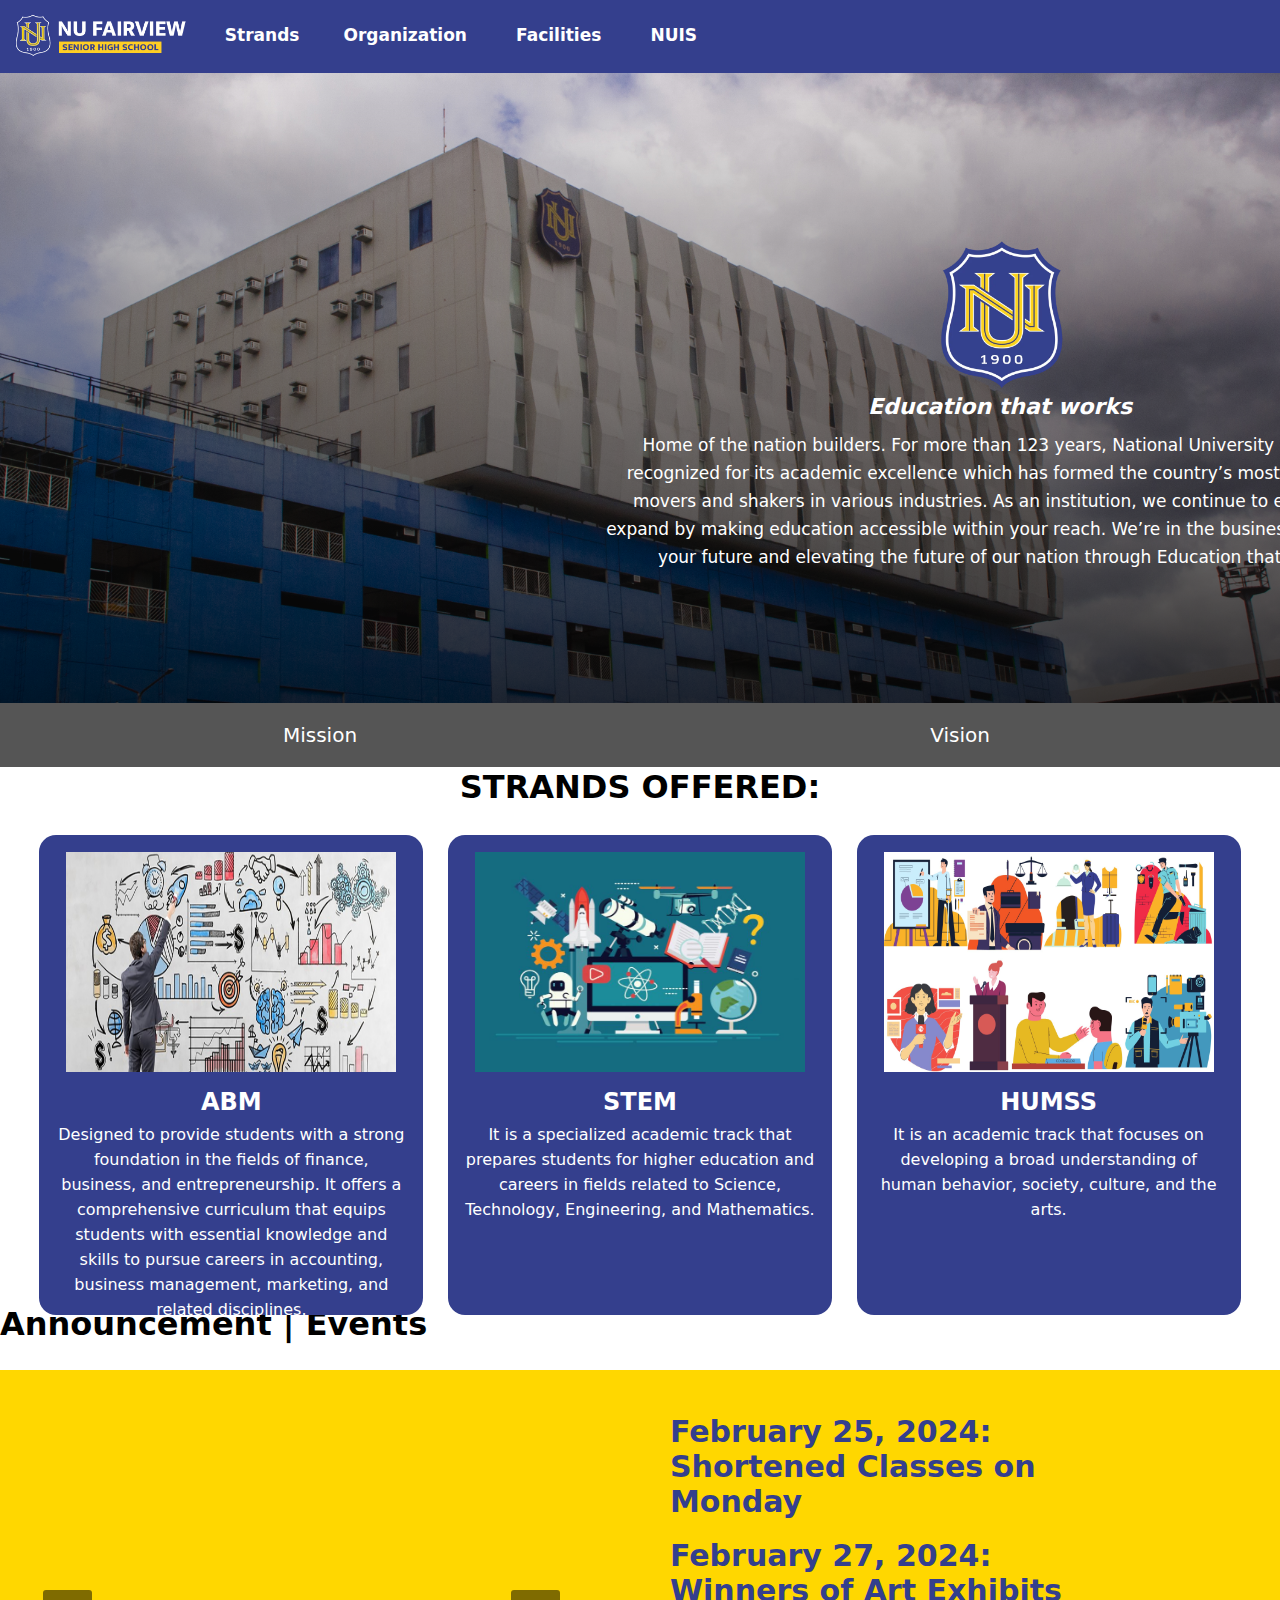
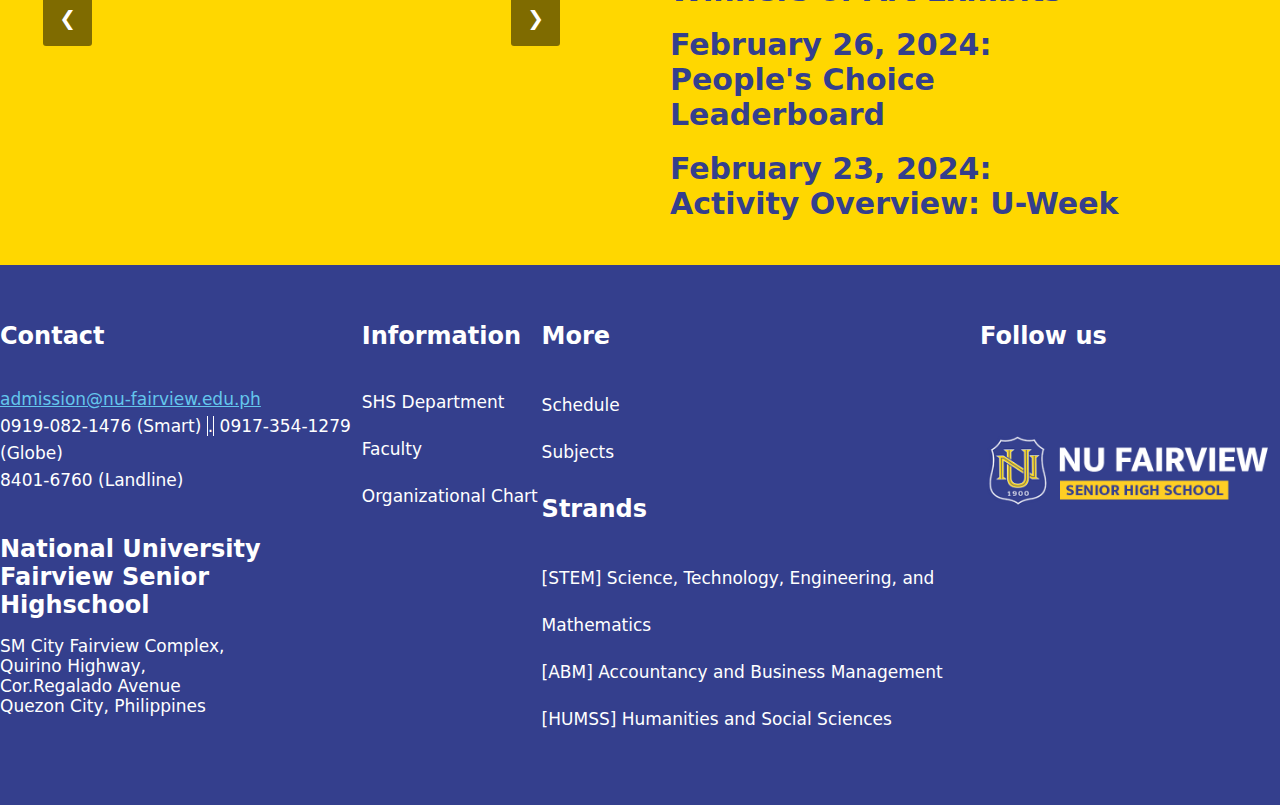
==== index.html @ 026b68ab "Update index.html" ====
<!DOCTYPE html>
<html lang="en">
<head>
    <meta charset="UTF-8">
    <meta name="viewport" content="width=device-width, initial-scale=1.0">
    <title>NU Fairview SHS</title>
    <link rel="stylesheet" href="style.css">
    <link rel="icon" href="web_pic/Nu logo.webp">  
    <link rel="preconnect" href="https://fonts.googleapis.com">
    <link rel="preconnect" href="https://fonts.gstatic.com" crossorigin>
    <link href="https://fonts.googleapis.com/css2?family=Rubik:ital,wght@0,300..900;1,300..900&display=swap" rel="stylesheet">
    <link href="https://unpkg.com/boxicons@2.1.4/css/boxicons.min.css' rel='stylesheet">
    <link rel="stylesheet" href="https://cdnjs.cloudflare.com/ajax/libs/font-awesome/6.5.1/css/all.min.css" integrity="sha512-DTOQO9RWCH3ppGqcWaEA1BIZOC6xxalwEsw9c2QQeAIftl+Vegovlnee1c9QX4TctnWMn13TZye+giMm8e2LwA==" crossorigin="anonymous" referrerpolicy="no-referrer">
    <script src="script.js"></script>
</head>
<body>
<div id="fb-root"></div>
<script async defer crossorigin="anonymous" src="https://connect.facebook.net/en_US/sdk.js#xfbml=1&version=v19.0" nonce="iSjd3Kb1"></script>
    <div class="navbar">
        <a class="icon" href="index.html"> <image class="NU_ICON" src="web_pic/NU_LOGO(3).png"> </image> </a>
            <div class="strand_drpdwn"> 
                <button class="strand_drpdwn_button"> Strands </button>
                <div class="strand_drpdwn_content">
                    <a href="stem.html"> STEM </a>
                    <a href="abm.html"> ABM </a>
                    <a href="humss.html"> HUMSS </a>
                </div>
            </div>
		<button class="navbutton"> <a href="##">Organization </a></button>
		<button class="navbutton"> <a href="facilities.html"> Facilities </a></button>
		<button class="navbutton"> <a href="https://onlineapp.nu-fairview.edu.ph/projectnuis/login.php?reason=timeout"> NUIS </a></button>
    </div>
    <section class="Img_description">
        <div class="NU_front">

            <img class="NU_front_img" src="Facilities/NU_front.jpg">
            <p class="fade"></p>
            <div class="Nu_descri">
                <img src="web_pic/Nu logo.webp">
                <p class="short_p"><i>Education that works</i></p>
                <p class="long_p">
                    Home of the nation builders.
                    For more than 123 years, National University has been recognized for its academic excellence which has 
                    formed the country’s most successful movers and shakers in various industries.
                    As an institution, we continue to evolve and expand by making education accessible within your reach.
                    We’re in the business of securing your future and elevating the future of our nation through Education that works.
                </p>
            </div>   
        </div>
    </section>

<div id="Mission" class="tabcontent">
  <h1 class="missioncontentheader">Mission</h1>
	<br>
  <p class="missioncontent">Guided by the core values and characterized by our cultural heritage of Dynamic Filipinism, National University is committed to providing relevant, innovative, and accessible quality education and other development programs.
<br>

We are committed to our:
<br>
<strong>STUDENTS</strong>, by molding them into ethical, spiritual and responsible citizens.
<br>
<strong>FACULTY and EMPLOYEES</strong>, by enhancing their competencies, cultivating their commitment and providing a just and fulfilling work environment.
<br>
<strong>ALUMNI</strong>, by instilling in them a sense of pride, commitment, and loyalty to their alma mater.
<br>
<strong>INDUSTRY PARTNERS and EMPLOYERS</strong>, by providing them Nationalians who will contribute to their growth and development.
<br>
<strong>COMMUNITY</strong>, by contributing to the improvement of life’s conditions

</p>
</div>

<div id="Vision" class="tabcontent">
	  <h1 class="visioncontentheader">Vision</h1>
  <p class="visioncontent">We are National University, a dynamic private institution committed <br>
	  to nation building, recognized internationally in teaching and research. 
	  <br><br><br><br><br><br><br>
	</p> 
	 
</div>
<div class="tabs">
	<button class="tablink" onclick="openMnV('Mission', this, 'gray')" id="defaultOpen">Mission</button>
	<button class="tablink" onclick="openMnV('Vision', this, 'gray')">Vision</button>
</div>
	<br><br><br><br><br><br><br>

    <main class="strand_container">
        <div class="pick_strand">
            <h1>
                STRANDS OFFERED:
            </h1>
        </div>

        <!-- abm -->
        <div class="theStrands">
            <a href="abm.html">
            <img src="strand_pic/ABM.jpg">
            <div class="strand_description">
                <h2>
                    ABM
                </h2>
                <p>
                  Designed to provide students with a strong foundation in the fields of finance, business, and entrepreneurship. It offers a comprehensive curriculum that equips students with essential knowledge and skills to pursue careers in accounting, business management, marketing, and related disciplines.
				</p>
            </div>
            </a>
        </div>
        <!-- stem -->
        <div class="theStrands">
            <a href="stem.html">
            <img src="strand_pic/STEM.jpeg">
            <div class="strand_description">
                <h2>
                    STEM
                </h2>
                <p>
                  It is a specialized academic track that prepares students for higher education and careers in fields related to Science, Technology, Engineering, and Mathematics.
              </p>
            </div>
            </a>
        </div>
        <!-- humms -->
        <div class="theStrands">
            <a href="humms.html">
            <img src="strand_pic/HUMSS.jpg">
            <div class="strand_description">
                <h2>
                    HUMSS
                </h2>
                <p>
                  It is an academic track that focuses on developing a broad understanding of human behavior, society, culture, and the arts.
              </p>
            </div>
            </a>
        </div>
    </main>
    <br>
	<h1>Announcement | Events </h1>
    <section class="news_container">
 
        <div class="slideshow-container">
            <div class="slide">
               <iframe src="https://www.facebook.com/plugins/post.php?href=https%3A%2F%2Fwww.facebook.com%2Fnufvsg%2Fposts%2Fpfbid02F3N8sv95HcfV4muRUSv8HB2QDb7YQB9cR2JXiuPqSzTrrndzVwz4b5KYCrhZJr6Bl&width=1200&show_text=true&height=558&appId" width="1200" height="500" style="border:none;overflow:hidden;padding-left: 200px;" scrolling="no" frameborder="0" allowfullscreen="true" allow="autoplay; clipboard-write; encrypted-media; picture-in-picture; web-share"></iframe>
            </div>
            <div class="slide">
               <iframe src="https://www.facebook.com/plugins/post.php?href=https%3A%2F%2Fwww.facebook.com%2Fnufvsg%2Fposts%2Fpfbid0CRM1V2SxRr4NGVRs8Z7DRdbViUk2uEVr6LRceyVFabZs4jKaUP1RFiadwFwNg9bAl&show_text=true&width=500" width="1000" height="500" style="border:none;overflow:hidden;padding-left: 160px;" scrolling="no" frameborder="0" allowfullscreen="true" allow="autoplay; clipboard-write; encrypted-media; picture-in-picture; web-share"></iframe>
            </div>
            <div class="slide">
                <iframe src="https://www.facebook.com/plugins/post.php?href=https%3A%2F%2Fwww.facebook.com%2Fnufvsg%2Fposts%2Fpfbid02zjuw1S2cteEsRvSKaPJNxmCDW6STiBg3P2uqqT1FjNCN8e3ovbEpJtsio1VEstKZl&show_text=true&width=500" width="1000" height="500" style="border:none;overflow:hidden;padding-left: 350px" scrolling="no" frameborder="0" allowfullscreen="true" allow="autoplay; clipboard-write; encrypted-media; picture-in-picture; web-share"></iframe>
            </div>
            <div class="slide">
                <iframe src="https://www.facebook.com/plugins/post.php?href=https%3A%2F%2Fwww.facebook.com%2Fnufvsg%2Fposts%2Fpfbid0sdRmdBJ1sTGsV45UPyq8pQ7CFBdaZTzUn3i9dsYSXqFt9ok4JsoeYcv9Ua7JX5Uul&show_text=true&width=1000" width="1000" height="500" style="border:none;overflow:hidden;padding-left: 200px" scrolling="no" frameborder="0" allowfullscreen="true" allow="autoplay; clipboard-write; encrypted-media; picture-in-picture; web-share"></iframe>
            </div>
        </div>

        <a class="prev" onclick="changeSlide(-1)">&#10094;</a>
        <a class="next" onclick="changeSlide(1)">&#10095;</a>

        <aside class="links_container">
            <ul class="linksNews">
                <li>
                    <a href="https://www.facebook.com/nufvsg/posts/122138229896046373?ref=embed_post" class="newslink">
                        February 25, 2024: Shortened Classes on Monday
                    </a>
                </li>
                <br>
                <li>
                    <a href="https://www.facebook.com/photo/?fbid=122138560046046373&set=a.122104895510046373">
                        February 27, 2024: Winners of Art Exhibits
                    </a>
                </li>
                <br>
                <li>
                    <a href="https://www.facebook.com/nufvsg/posts/122138440994046373?ref=embed_post">
                        February 26, 2024: People's Choice Leaderboard
                    </a>
                </li>
                <br>
                <li>
                    <a href="https://www.facebook.com/nufvsg/posts/122138074136046373?ref=embed_post">
                        February 23, 2024: Activity Overview: U-Week
                    </a>
                </li>
            </ul>
        </aside>

    </section>
    
    
    <footer>
        <div class="contact_container">
            <h2>Contact</h2>
            <br>
            <div class="email_and_number">
                <a href="#">admission@nu-fairview.edu.ph</a>
                <p>0919-082-1476 (Smart) <span>.</span>  0917-354-1279 (Globe)</p>
                <p>8401-6760 (Landline)</p>
            </div>
            <br>
            <h2>
                National University Fairview Senior Highschool
            </h2>
            <div class="School_address">
                <p> 
                    SM City Fairview Complex, Quirino Highway, Cor.Regalado Avenue
                    Quezon City, Philippines
                </p>
            </div>
        </div>
        <div class="information_container">
            <h2>Information</h2>
            <br>
            <div class="departments">

                <a href="#">SHS Department Faculty</a>
                <br>
                <a href="#">Organizational Chart</a>
            </div>
        </div>
        <div class="strand_footer_container">
            <h2>
              More
          </h2>
            <div class="strand_footer_content">
                <a href="#">Schedule</a>
                <br>
                <a href="#">Subjects</a>
            </div>
            <br>
            <h2> Strands </h2>
             <div class="strand_footer_content">
                <a href="stem.html">[STEM] Science, Technology, Engineering, and Mathematics</a>
                <br>
                <a href="abm.html">[ABM] Accountancy and Business Management</a>
                <br>
                <a href="humms.html">[HUMSS] Humanities and Social Sciences</a>
            </div>
        </div>
        <div class="socmed_container">
            <h2>
                Follow us 
            </h2>
            <div class="socmed_content">
                <a href="#"><i class="bx bxl-facebook"></i></a>
                <a href="#"><i class="bx bxl-instagram"></i></a>
                <a href="#"><i class="fa-brands fa-tiktok"></i></a>
                <a href="#"><i class="bx bxl-youtube"></i></a>
                <a href="#"><i class="bx bxl-linkedin-square" style="color:#ffffff"></i></a>
            </div>
            <img src="web_pic/NU_LOGO(3).png" alt="Nulogo shs">
        </div>
    </footer>
</body>
</html>
---- style.css ----
* {
    margin: 0;
    padding: 0;
    box-sizing: border-box;
    font-family: system-ui, -apple-system, BlinkMacSystemFont, 'Segoe UI', Roboto, Oxygen, Ubuntu, Cantarell, 'Open Sans', 'Helvetica Neue', sans-serif;
}

header {
    display: flex;
    width: auto;
    height: 67px;
    background-color: rgb(52, 63, 141);
    justify-content: space-between;
}
.title {
    display: flex;
    align-items: center;
    margin: 5px;
    width: 187px;
}
.title img{
    height: 60px;
    margin-left: 17px;
}
.right_container {
    display: flex;
}
.hdr_nav_container {
    display: flex;
    justify-content: space-evenly;
    align-items: center;
    width: 20pc;
    color: white;
}
.hdr_nav_container span:hover {
    border-bottom: 2px solid white;
    transition: 0.1s;
}
.hdr_nav_container a {
    color: white;
    text-decoration: none;
    font-size: 20px;

}
.search_container {
    background-color: none;
    display: block;
    position: relative;
    width: 17pc;
}
.search_container input {
    position: absolute;
    top: 1.2pc;
    width: 15pc;
    padding: 7px;
    border-radius: 3px;
    border: none;
}


.NU_front{
    display: flex;
}
.NU_front_img {
    height: 70vh;
    width: 100%;
    position: relative;
    overflow: hidden;
}
.fade {
    position: absolute;
    top: 73PX;
    left: 0;
    width: 100%;
    height: 70vh;
    background: linear-gradient(to top, rgba(0, 0, 0, 0.733), rgba(0, 0, 0, 0));
}
.Nu_descri {
    display: block;
    position: absolute;
    text-align: center;
    background-color: none;
    top: 20cap;
    left: 50cap;
    width: 50pc;
}
.Nu_descri img {
    width: 150px;
}
.short_p{
    font-weight: 600;
    color: white;
    font-size: 22px;
}
.long_p {
    font-size: 17px;
    margin-top: 12px;
    color: white;
    line-height: 28px;
}
/* mga dropdown mission and vision */
.M_and_V {
    display: flex;
    align-items: center;
    justify-content: space-around;
    width: 100%;
    height: 30vh;
    background-color: rgb(255, 255, 255);

}
.mission_container, .Vision_container {
    display: block;
    background-color: none;
    width: 50pc;
    height: 15pc;
    margin: 0 10px; 
}
.dropbtn {
    background-color: #444b44cc;
    color: white;
    padding: 12px;
    font-size: 16px;
    border: none;
    border-radius: 7px;
    cursor: pointer;
    display: block;
    width: 100%;
    text-align: center;
    font-size: 20px;

}
.dropdown-content {
    display: none;
    position: absolute;
    background-color: #f9f9f9;
    width: 50pc;
    box-shadow: 0px 8px 16px 0px rgba(0,0,0,0.2);
    transition: max-height 0.5s ease-out;
    overflow-y: auto;
    height: 150px;
}

.dropdown-toggle {
    display: none;
}
.dropdown-toggle:checked + .dropbtn + .dropdown-content {
    display: block;
    max-height: 200px;
}

/* STRANDS */

.strand_container {
    display: flex;
    align-items: center;
    justify-content: center;
    justify-content: space-around;
    width: auto;
    height: 50vh;
    background-color: none;
    position: relative;
    margin: 0 27px 0 27px;
}

.pick_strand {
    display: inline-block;
    position: absolute;
    bottom: 30pc;
}

.theStrands {
    margin-top: 27px;
    display: block;
    flex-direction: column;
    justify-content: center;
    align-items: center;
    text-align: center;
    width: 24pc;
    padding: 17px;
    background-color: rgb(52, 63, 141);
    height: 30pc;
    border-radius: 17px;
    cursor: pointer;
}
.theStrands img {
    width: 330px;
    height: 220px;
}
.theStrands a {
    text-decoration: none;
}
.theStrands:hover {
    box-shadow:  0px 13px 20px 3px rgb(0, 0, 0);
    transition: 0.1s;
}
.theStrands:active {
    box-shadow: none;
    background-color: rgb(0, 0, 0);    
    opacity: 0.7;
    
}   
.strand_description {
    color: white;
    line-height: 25px;
    margin-top: 14px;
}
.strand_description p  {
    margin-top: 7px;
}


.news_container {
    display: flex;
    position: relative;
    flex-direction: row;
    background-color: gold;
    margin-top: 27px;
    width: auto;
    height: 55vh;
}
.news_container h1 {
    position: absolute;
    display: block;
    left: 8pc;
    top: 2pc;
}

.slideshow-container {
    flex: 1;
    position: relative;
    top: 2px;
}

.slide {
    display: none;
    width: 70vh;
    text-align: center;
}

.slide img {
    position: absolute;
    left: 8pc;
    top: 5pc;
    max-width: 100%;
    width: 30pc;
    height: auto;
}

.slide p {
    margin: 0;
    width: 50vh;
    position: absolute;
    left: 40pc;
    top: 8.5pc;
}

.prev, .next {
    cursor: pointer;
    position: absolute;
    top: 50%;
    transform: translateY(-50%);
    width: auto;
    padding: 16px;
    color: white;
    font-weight: bold;
    font-size: 20px;
    transition: 0.6s ease;
    border-radius: 3px 3px 3px 3px;
    background-color: rgba(0, 0, 0, 0.5);
}

.prev:hover, .next:hover {
    background-color: rgba(0, 0, 0, 0.8);
}

.prev {
    left: 2.7pc;
}

.next {
    right: 45pc;
}
.links_container {
    display: flex;
    position: relative;
    margin-right: 10pc;
    align-items: center;
    width: 50vh;
}
.linkNews {
    display: block;
	text-decoration: none;
}
.linksNews li {
    list-style-type: none;
    font-weight:700;
	font-size: 30px;
	color: #2e3094;
}
.linksNews a{
	text-decoration: none;
	color: rgb(52, 63, 141);;
}
.linksNews a:hover {
    color: rgb(52, 63, 141);
}

footer {
    display: flex;
    justify-content: center;
    justify-content: space-evenly;
    padding-top: 1.5cm;
    background-color: rgb(52, 63, 141);
    height: 60vh;
    color: white;

}
.contact_container {
    display: block;
}
.contact_container h2 {
    margin-bottom: 17px;
}
.email_and_number {
    line-height: 27px;
    font-size: 17px;
    font-weight: 500;
    margin-bottom: 1.4pc;
}
.email_and_number span {
    border-left: white solid 1px;
    border-right: white solid 1px;
}
.email_and_number a {
    color: rgb(100, 198, 236);
}
.contact_container h2  {
    width: 350px;
}
.School_address {
    font-size: 17px;
    font-weight: 500;
    width: 250px;
}
.information_container {
    display: block;
}
.information_container h2 {
    margin-bottom: 10px;
}
.departments {
    list-style-type: none;
    line-height: 47px;
	
}
.departments a {
    text-decoration: none;
    color: white;
    font-weight: 500;
    font-size: 17px;
}
.strand_footer_container h2 {
    margin-bottom: 2pc;
}
.strand_footer_content {
    line-height: 47px;
    
}
.strand_footer_container a {
    color: white;
    text-decoration: none;
    list-style-type: none;
    font-weight: 500;
    font-size: 17px;
}
.socmed_container {
}
.socmed_container h2 {
    margin-bottom: 2pc;
}
.socmed_content i {
    font-size: 30px;
    color: white;
    margin: 7px;
}
.socmed_container img {
    width: 300px;
    margin-top: 12px;
}

.tablink {
  background-color: #555;
  color: white;
  float: left;
  border: none;
  outline: none;
  cursor: pointer;
  padding: 20px 24px;
  font-size: 20px;
  width: 50%;
}

.tablink:hover {
  background-color: #777;
}
.tabcontent {
  display: none;
  padding: 50px;
  text-align: center;
}

#Mission {background-color:#2e3094;}
#Vision {background-color:#fed41d;}

.visioncontent {
	color: #2e3094;
	font-size:20px;
	line-height: 2;
}
.visioncontentheader{
	color:#2e3094;
	font-size:35px;
}
.missioncontentheader {
	color: white;
	font-color: 25px;
}
.missioncontent{
	color:white;
	line-height: 2;
	font-size: 18px;
}
.navbar {
    overflow: hidden;
    background-color: #343F8D;
    z-index: 1;
}

.NU_ICON {
    height: 73px;
    padding: 10px 10px;
    float: left;
}

.strand_drpdwn {
    overflow: hidden;
    float: left;
}

.strand_drpdwn .strand_drpdwn_button{
    font-size: 17px;
    border:none;
    background-color: #343F8D;
    color: white;
    margin: 0px;
    padding: 25px 22px;
    font-weight: bold;
}

.strand_drpdwn_button:hover{
    background-color:#28306d;
}

.strand_drpdwn_content{
    background-color: #b8b8b8;
    position: absolute;
    display: none;
    z-index: 2;
    min-width: 107px;
    font-family: Arial, Helvetica, sans-serif;
    color: black;
}

.strand_drpdwn_content a{
    float: none;
    padding: 25px 22px;
    display: block;
    text-align: left;
    text-decoration: none;
    color: black;
}

.strand_drpdwn:hover .strand_drpdwn_content {
    display: block;
}

.strand_drpdwn_content a:hover{
    background-color: #8a8a8a;
}
.navbutton{
	padding: 25px 22px;
	background-color: #343F8D;
	color: white;
	font-size: 17px;
	margin: 0px;
	border: none;
	font-weight: bold;
}
.navbutton:hover{
	background-color:#28306d;
}

.navbutton a{
	text-decoration: none;
	color: white;
}
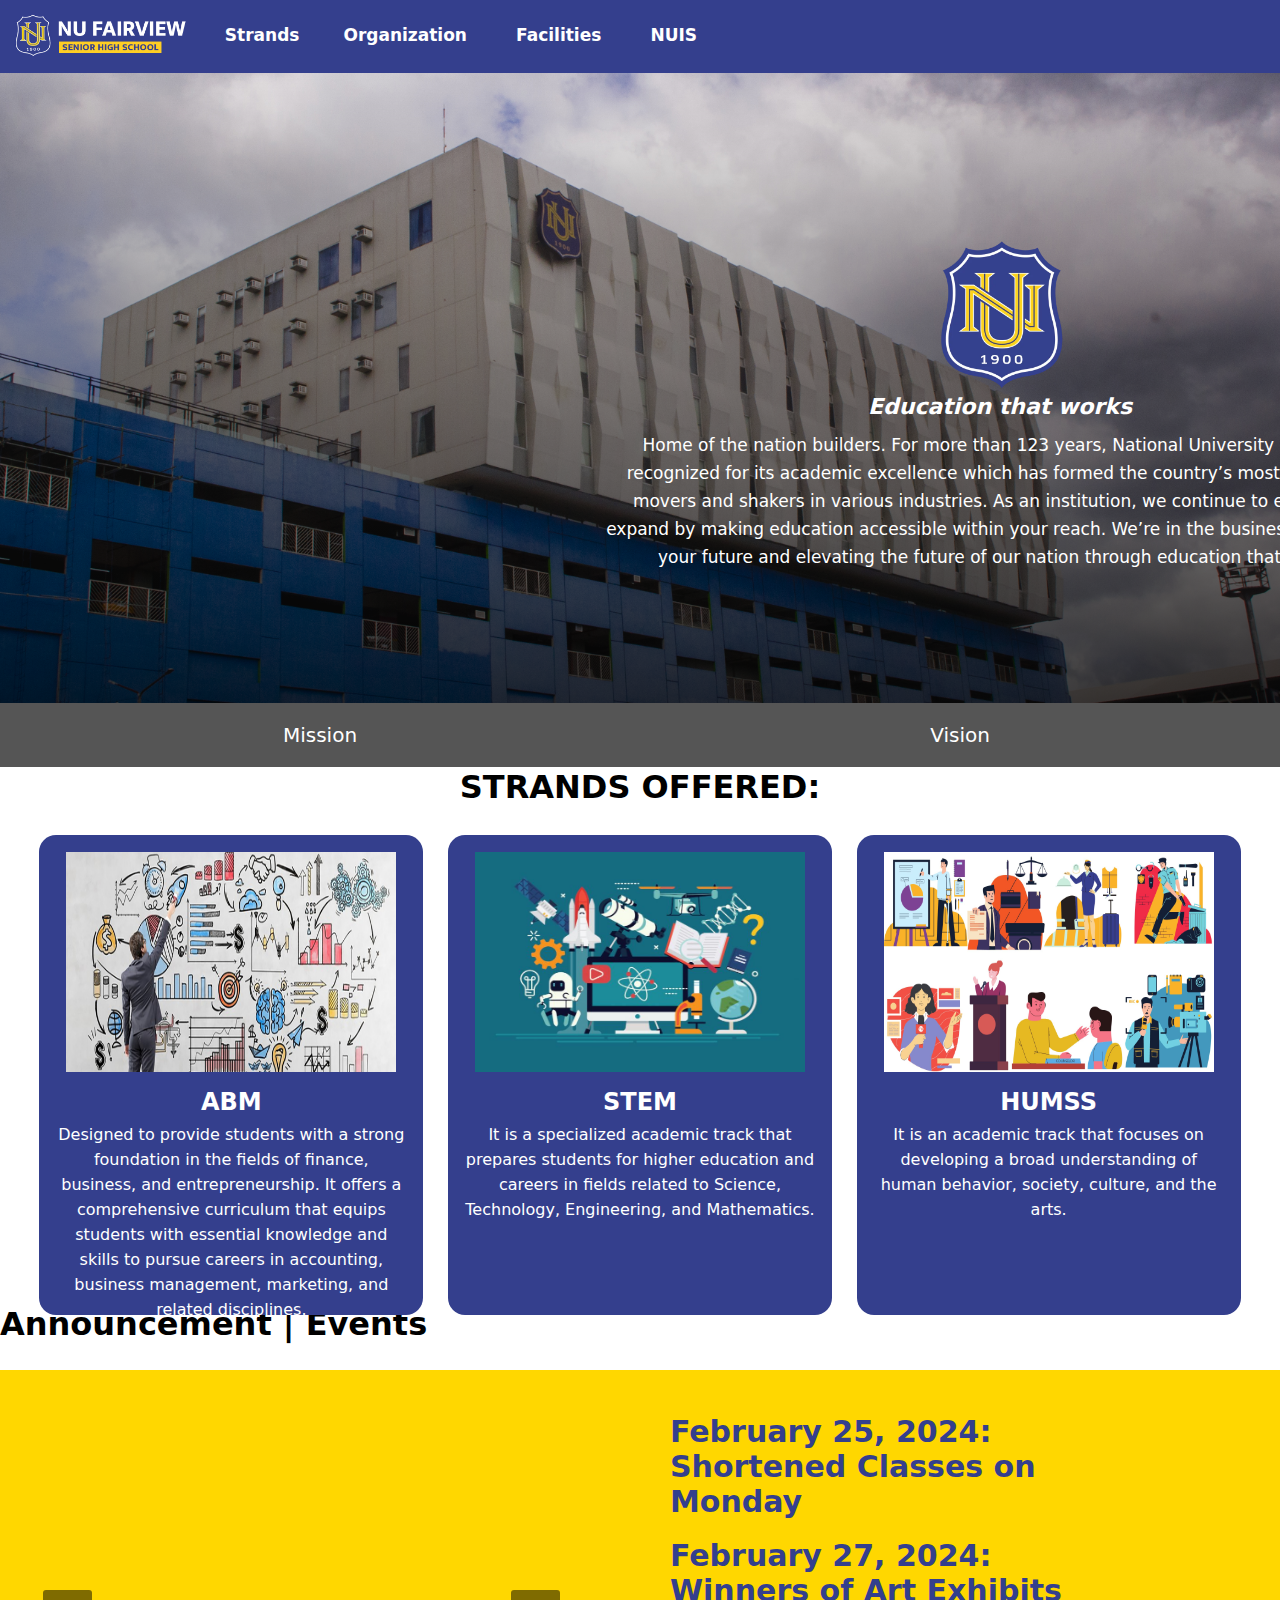
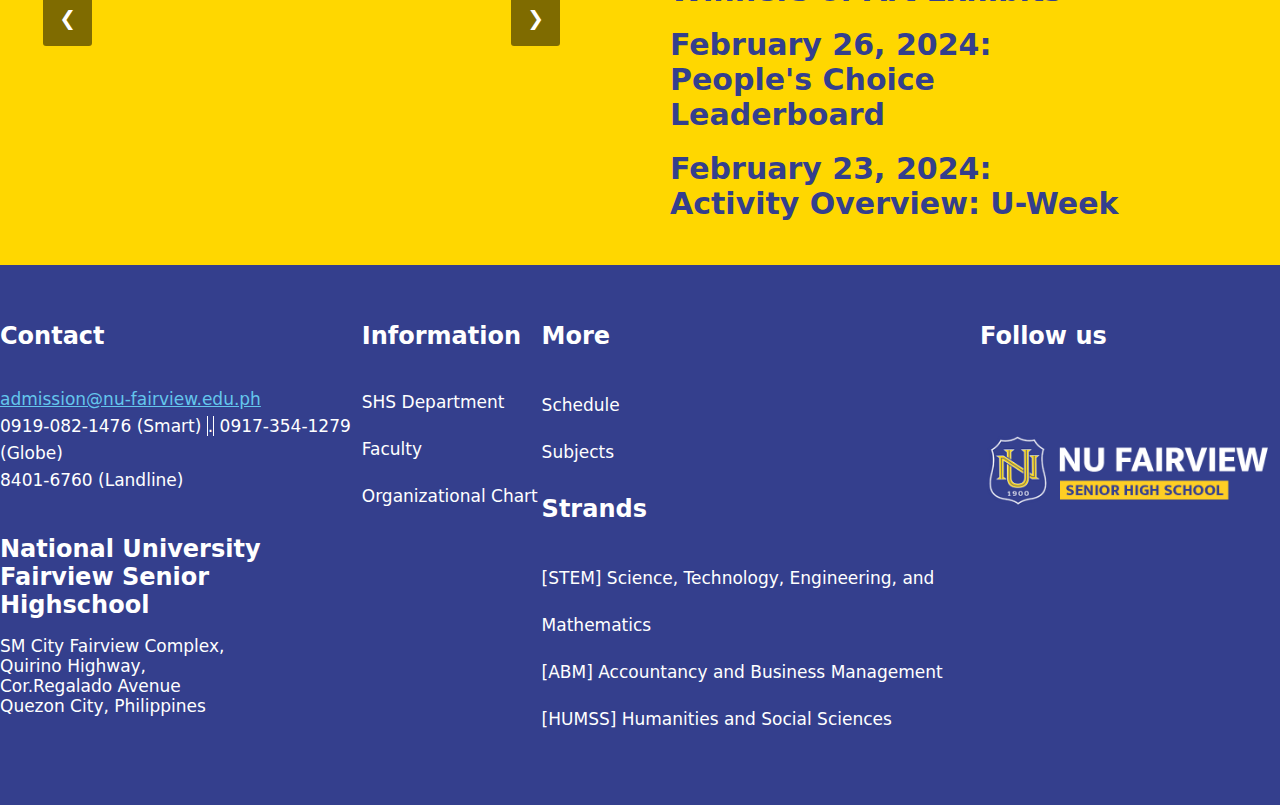
==== commit fcb90129: "Update index.html" ====
--- a/index.html
+++ b/index.html
@@ -43,7 +43,7 @@
                     For more than 123 years, National University has been recognized for its academic excellence which has 
                     formed the country’s most successful movers and shakers in various industries.
                     As an institution, we continue to evolve and expand by making education accessible within your reach.
-                    We’re in the business of securing your future and elevating the future of our nation through Education that works.
+                    We’re in the business of securing your future and elevating the future of our nation through education that works.
                 </p>
             </div>   
         </div>
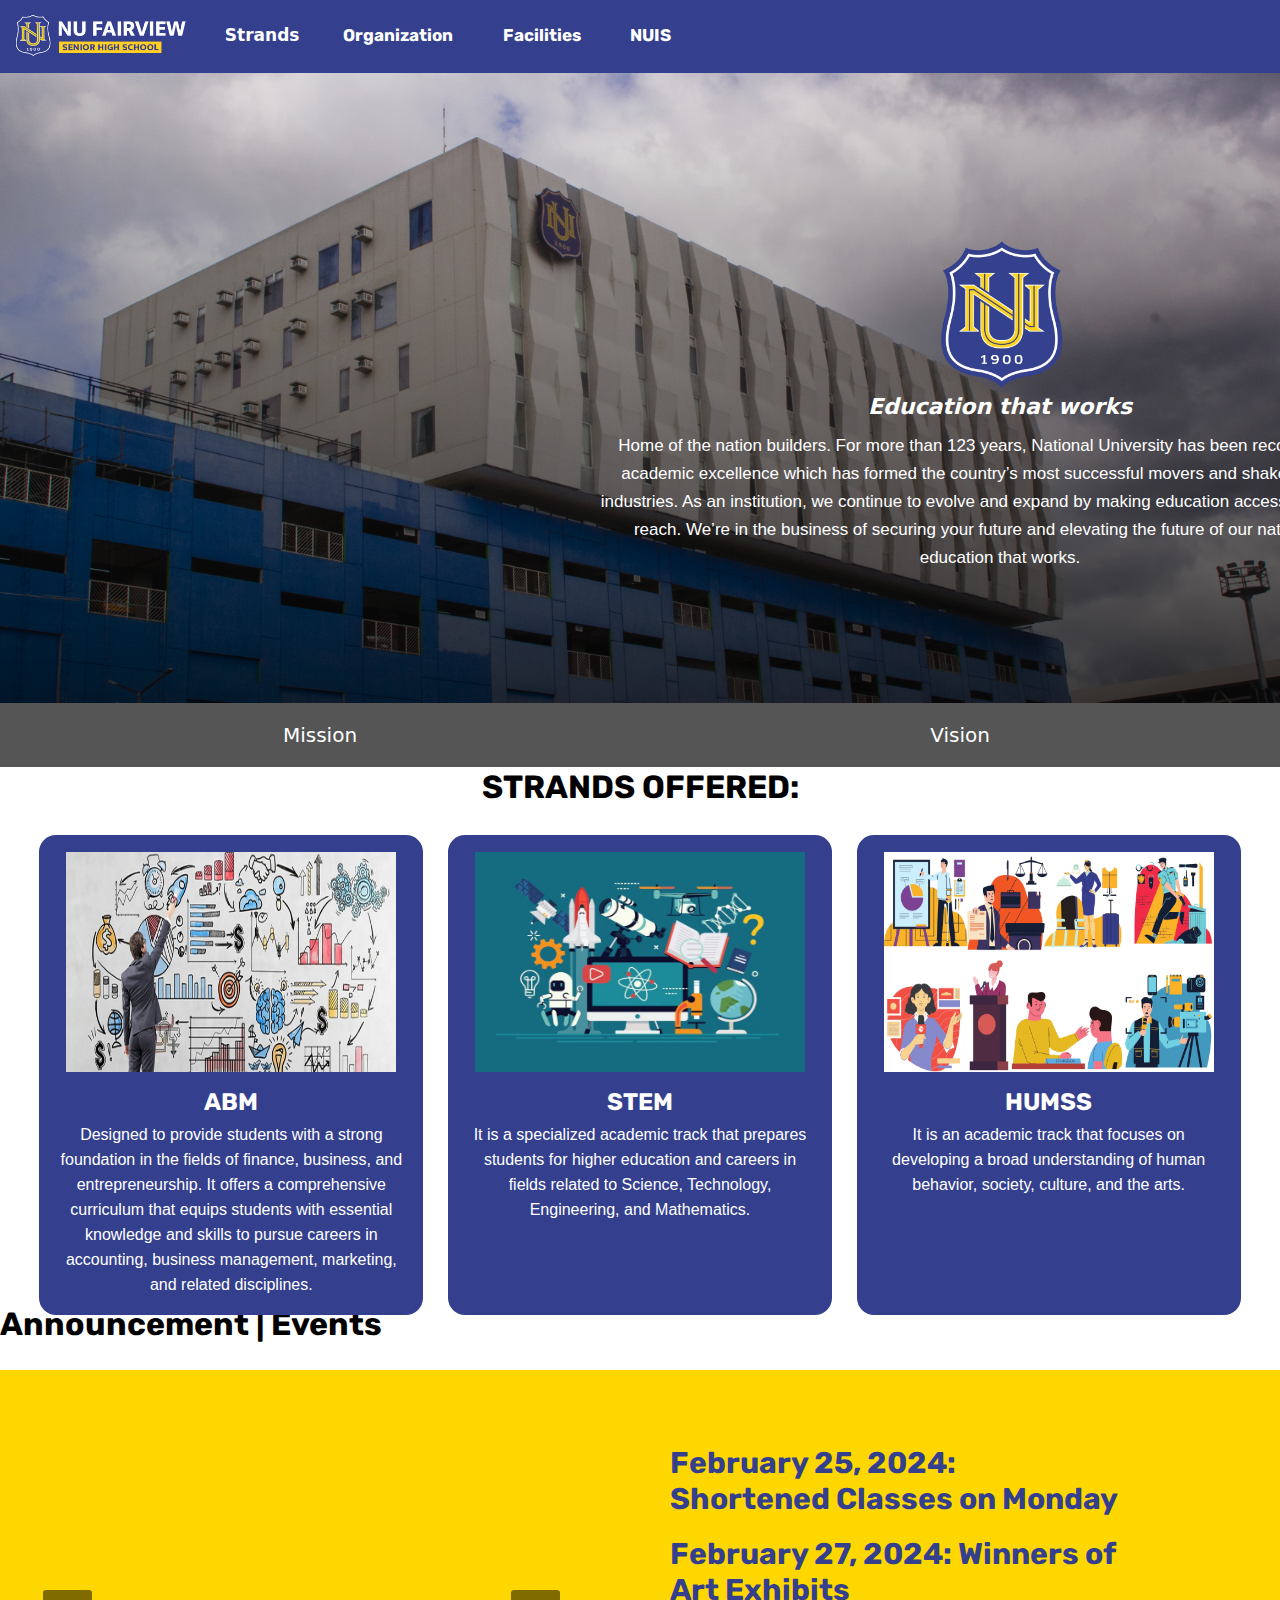
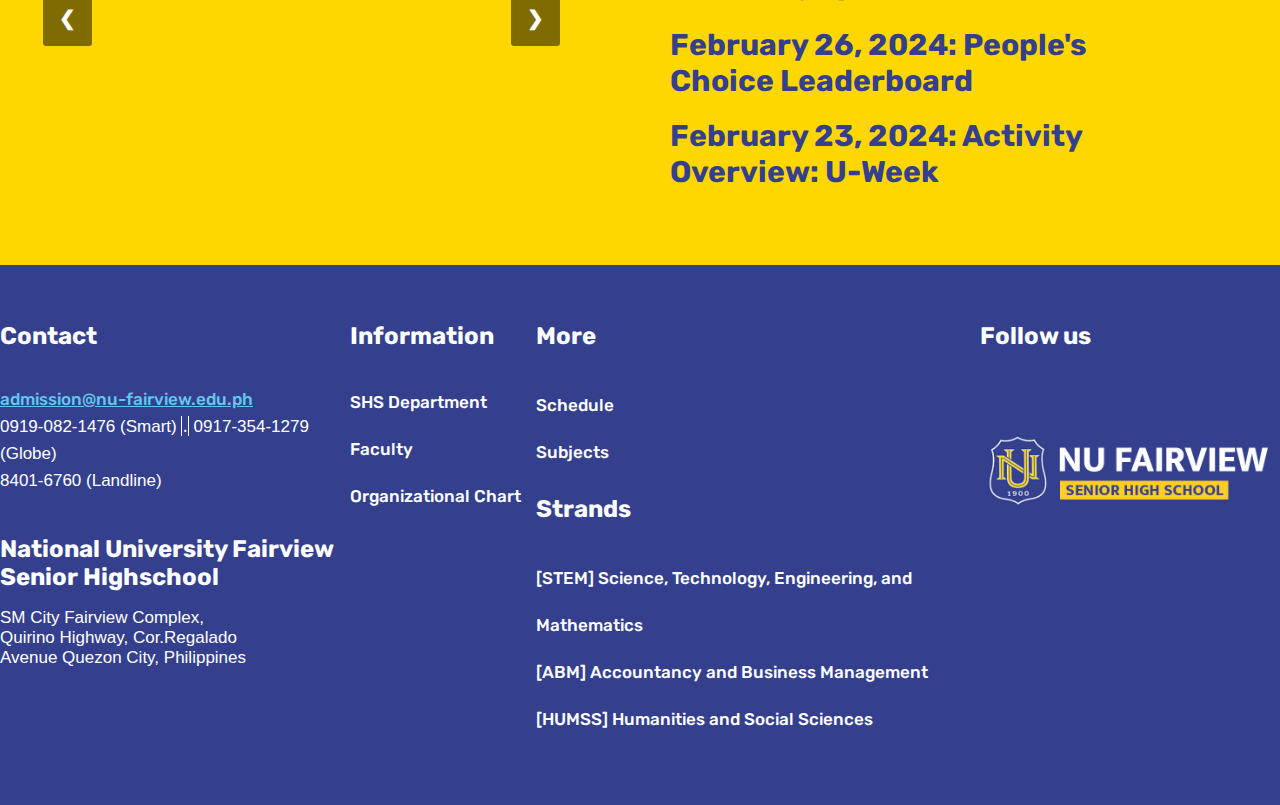
==== commit 992e1cb4: "Update index.html" ====
--- a/index.html
+++ b/index.html
@@ -12,6 +12,10 @@
     <link href="https://unpkg.com/boxicons@2.1.4/css/boxicons.min.css' rel='stylesheet">
     <link rel="stylesheet" href="https://cdnjs.cloudflare.com/ajax/libs/font-awesome/6.5.1/css/all.min.css" integrity="sha512-DTOQO9RWCH3ppGqcWaEA1BIZOC6xxalwEsw9c2QQeAIftl+Vegovlnee1c9QX4TctnWMn13TZye+giMm8e2LwA==" crossorigin="anonymous" referrerpolicy="no-referrer">
     <script src="script.js"></script>
+	<style>
+	@import url('https://fonts.googleapis.com/css2?family=DM+Sans:ital,opsz,wght@0,9..40,100..1000;1,9..40,100..1000&display=swap')
+	@import url('https://fonts.googleapis.com/css2?family=DM+Sans:ital,opsz,wght@0,9..40,100..1000;1,9..40,100..1000&family=Rubik:ital,wght@0,300..900;1,300..900&display=swap')
+	</style>
 </head>
 <body>
 <div id="fb-root"></div>
--- a/style.css
+++ b/style.css
@@ -1,4 +1,3 @@
-
 * {
     margin: 0;
     padding: 0;
@@ -12,6 +11,18 @@
     height: 67px;
     background-color: rgb(52, 63, 141);
     justify-content: space-between;
+}
+p {
+	font-family: "DM Sans", sans-serif;
+}
+h1 {
+	font-family: "Rubik", sans-serif;
+}
+h2 {
+	font-family: "Rubik", sans-serif;
+}
+a {
+	font-family: "Rubik", sans-serif;
 }
 .title {
     display: flex;
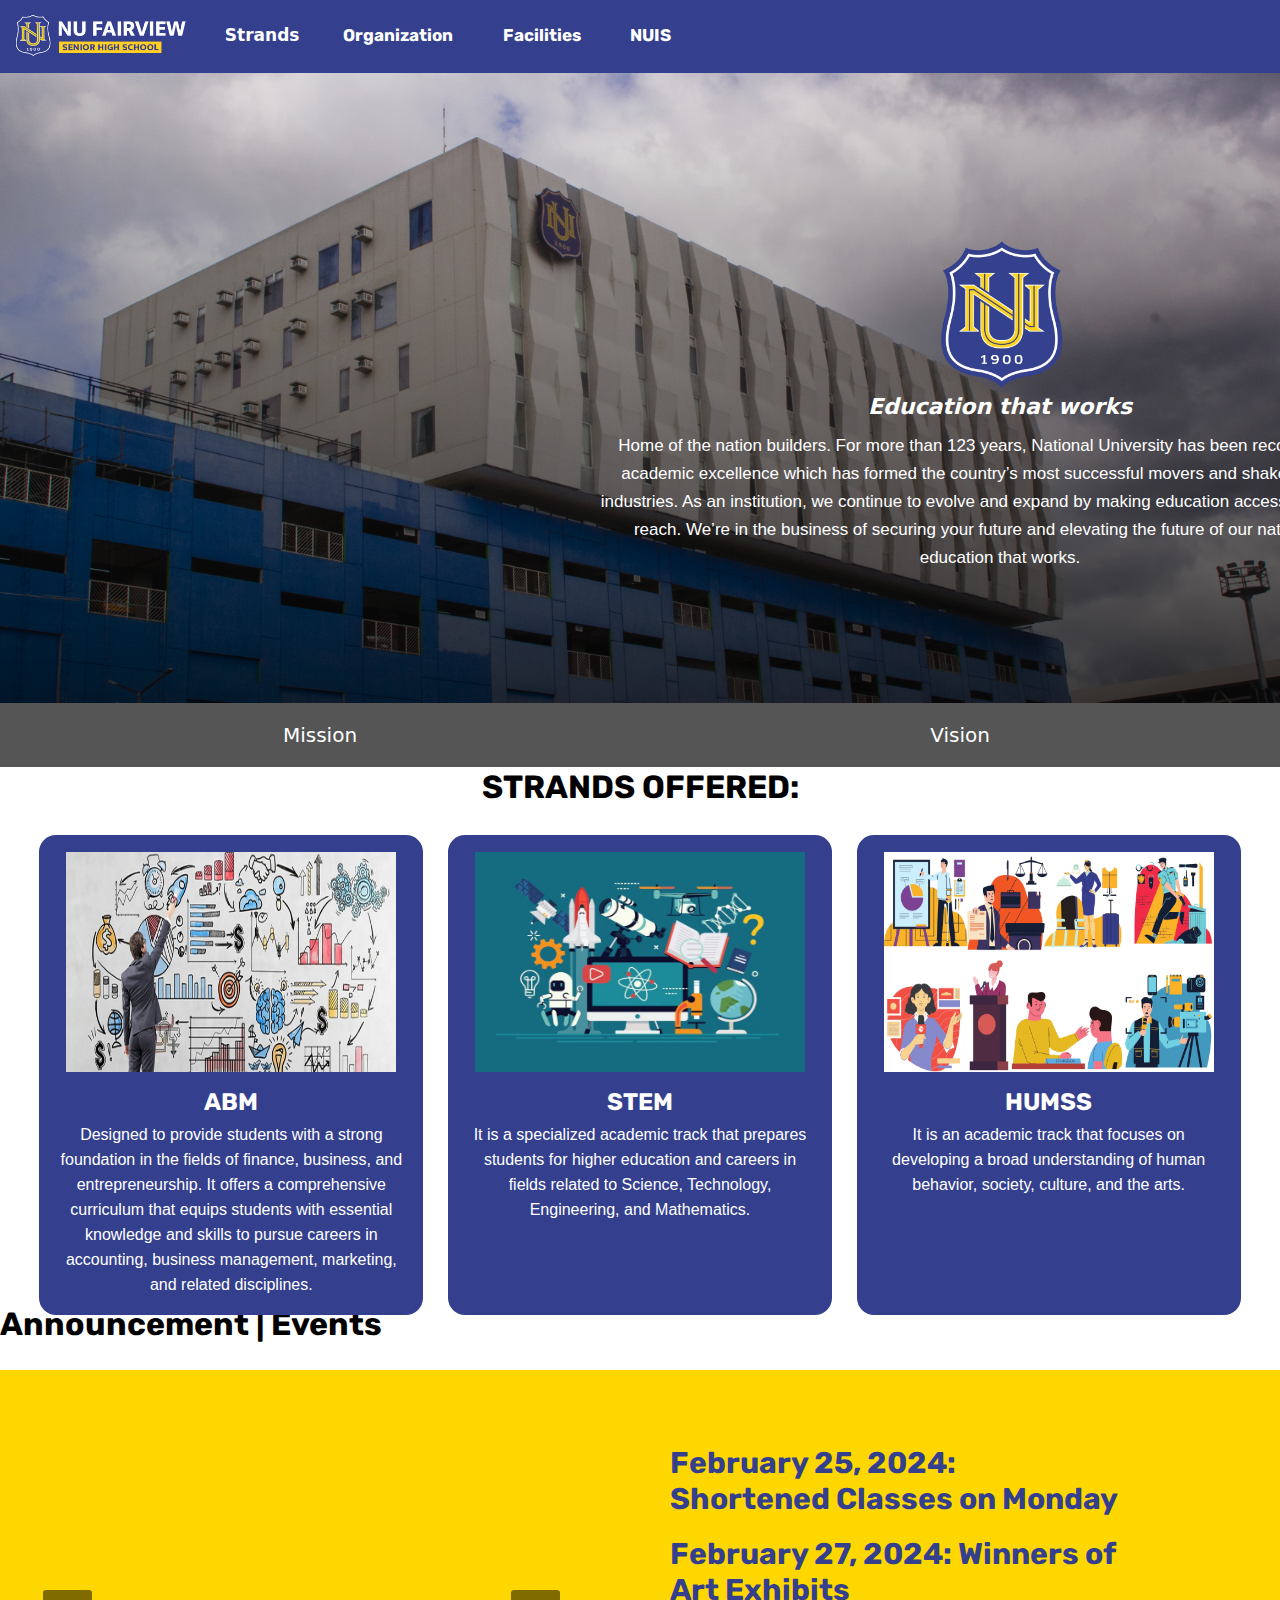
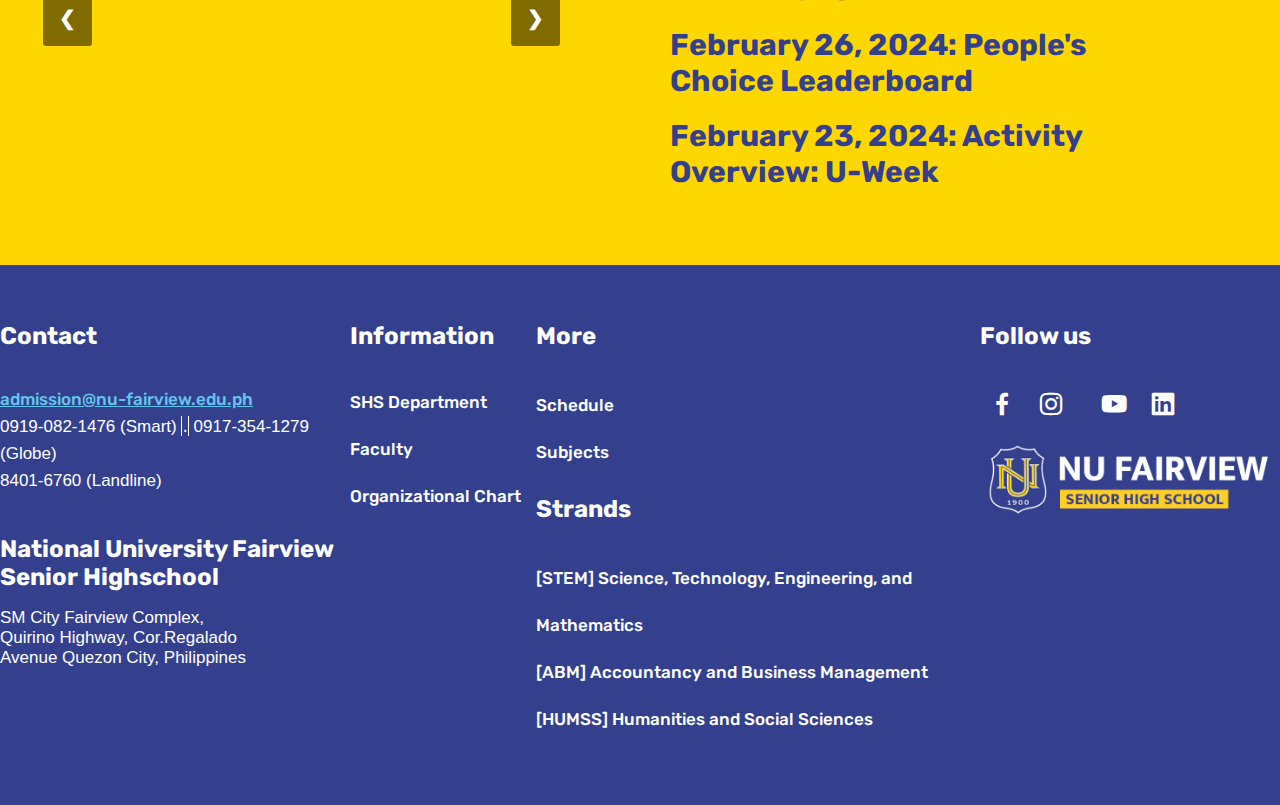
==== commit cd1052a9: "Update index.html" ====
--- a/index.html
+++ b/index.html
@@ -5,11 +5,12 @@
     <meta name="viewport" content="width=device-width, initial-scale=1.0">
     <title>NU Fairview SHS</title>
     <link rel="stylesheet" href="style.css">
+	<link rel="stylesheet" href="https://cdnjs.cloudflare.com/ajax/libs/font-awesome/4.7.0/css/font-awesome.min.css">
     <link rel="icon" href="web_pic/Nu logo.webp">  
     <link rel="preconnect" href="https://fonts.googleapis.com">
     <link rel="preconnect" href="https://fonts.gstatic.com" crossorigin>
     <link href="https://fonts.googleapis.com/css2?family=Rubik:ital,wght@0,300..900;1,300..900&display=swap" rel="stylesheet">
-    <link href="https://unpkg.com/boxicons@2.1.4/css/boxicons.min.css' rel='stylesheet">
+    <link href="https://unpkg.com/boxicons@2.1.4/css/boxicons.min.css" rel="stylesheet">
     <link rel="stylesheet" href="https://cdnjs.cloudflare.com/ajax/libs/font-awesome/6.5.1/css/all.min.css" integrity="sha512-DTOQO9RWCH3ppGqcWaEA1BIZOC6xxalwEsw9c2QQeAIftl+Vegovlnee1c9QX4TctnWMn13TZye+giMm8e2LwA==" crossorigin="anonymous" referrerpolicy="no-referrer">
     <script src="script.js"></script>
 	<style>
@@ -17,7 +18,7 @@
 	@import url('https://fonts.googleapis.com/css2?family=DM+Sans:ital,opsz,wght@0,9..40,100..1000;1,9..40,100..1000&family=Rubik:ital,wght@0,300..900;1,300..900&display=swap')
 	</style>
 </head>
-<body>
+<body onload="showSlides(1)">
 <div id="fb-root"></div>
 <script async defer crossorigin="anonymous" src="https://connect.facebook.net/en_US/sdk.js#xfbml=1&version=v19.0" nonce="iSjd3Kb1"></script>
     <div class="navbar">
@@ -245,11 +246,11 @@
                 Follow us 
             </h2>
             <div class="socmed_content">
-                <a href="#"><i class="bx bxl-facebook"></i></a>
-                <a href="#"><i class="bx bxl-instagram"></i></a>
-                <a href="#"><i class="fa-brands fa-tiktok"></i></a>
-                <a href="#"><i class="bx bxl-youtube"></i></a>
-                <a href="#"><i class="bx bxl-linkedin-square" style="color:#ffffff"></i></a>
+                <a href="https://www.facebook.com/NUFairviewSHS"><i class="bx bxl-facebook"></i></a>
+                <a href="https://www.instagram.com/nufairview/?next=%2Fsergiolapegue%2F&hl=es"><i class="bx bxl-instagram"></i></a>
+                <a href="https://www.tiktok.com/@nufairview?lang=en"><i class="fa-brands fa-tiktok"></i></a>
+                <a href="https://www.youtube.com/@nationaluniversityphilippi319"><i class="bx bxl-youtube"></i></a>
+                <a href="https://www.linkedin.com/company/nationaluph/"><i class="bx bxl-linkedin-square" style="color:#ffffff"></i></a>
             </div>
             <img src="web_pic/NU_LOGO(3).png" alt="Nulogo shs">
         </div>
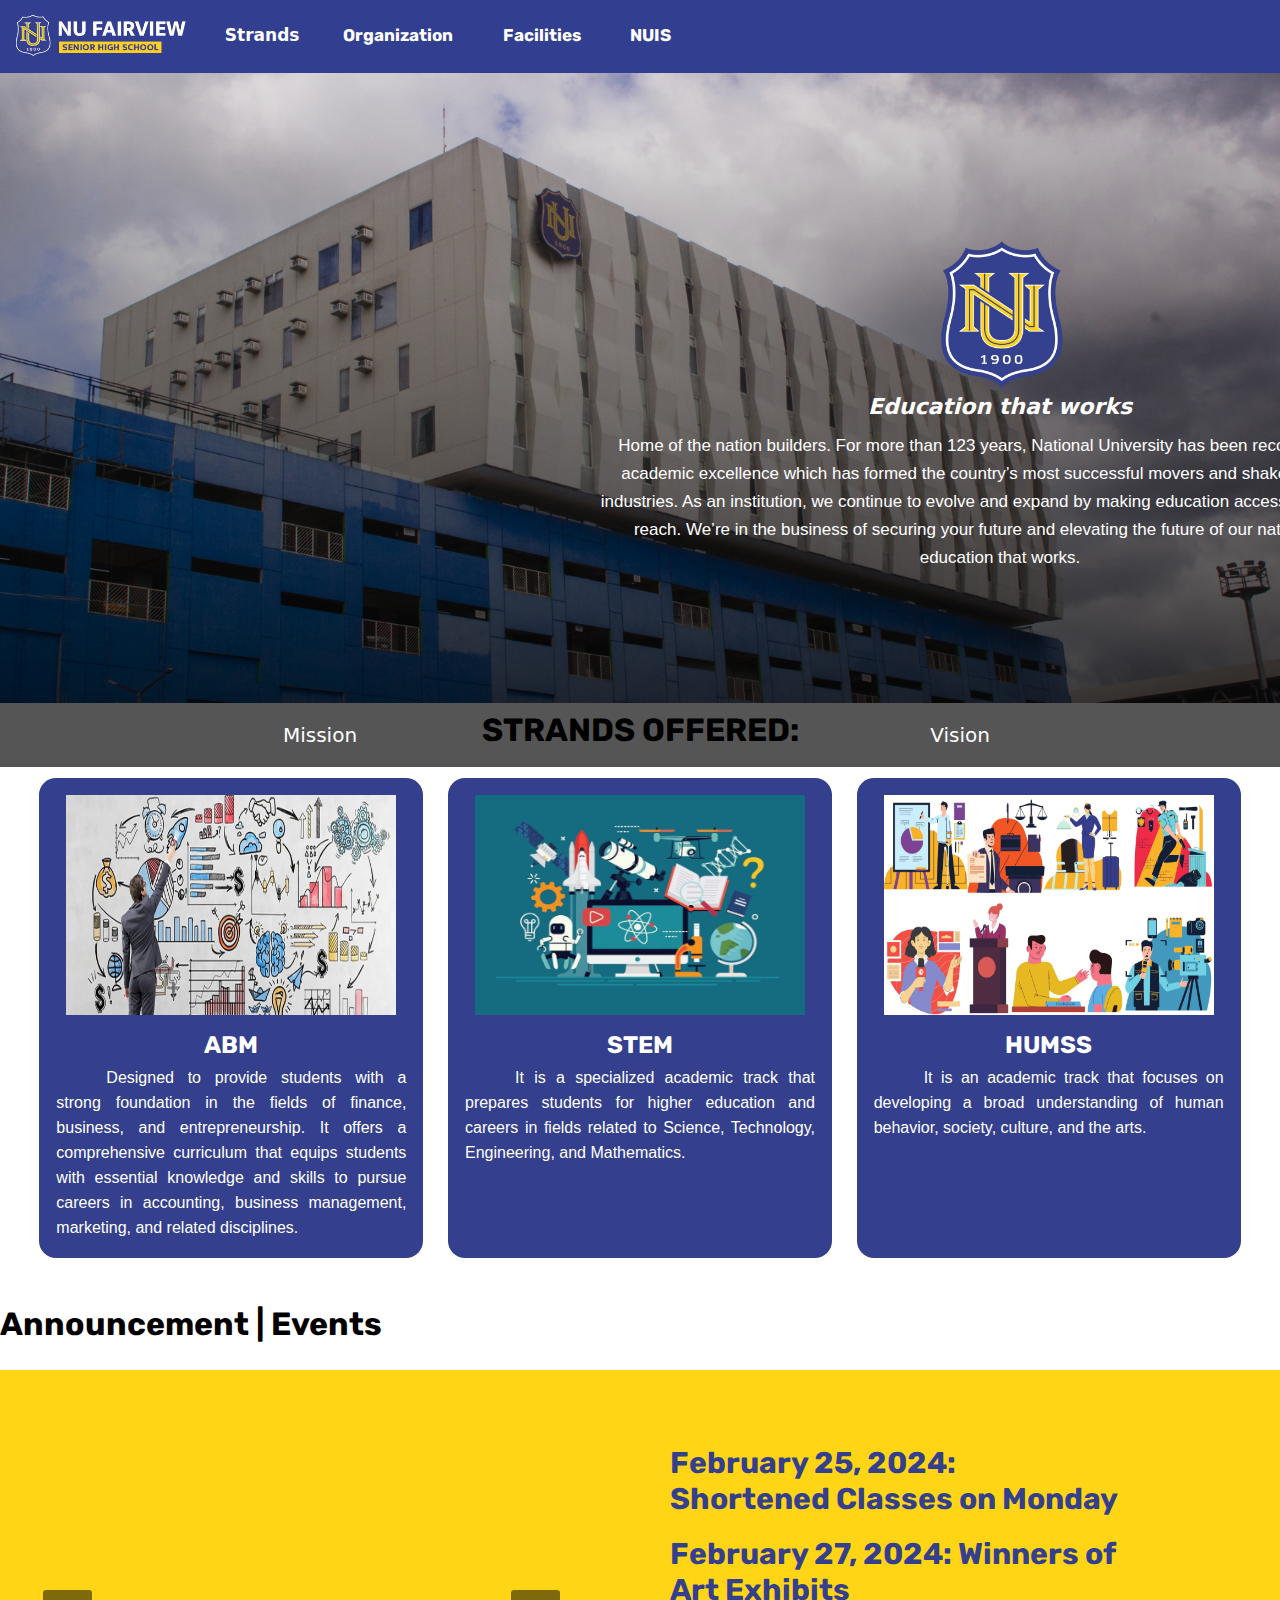
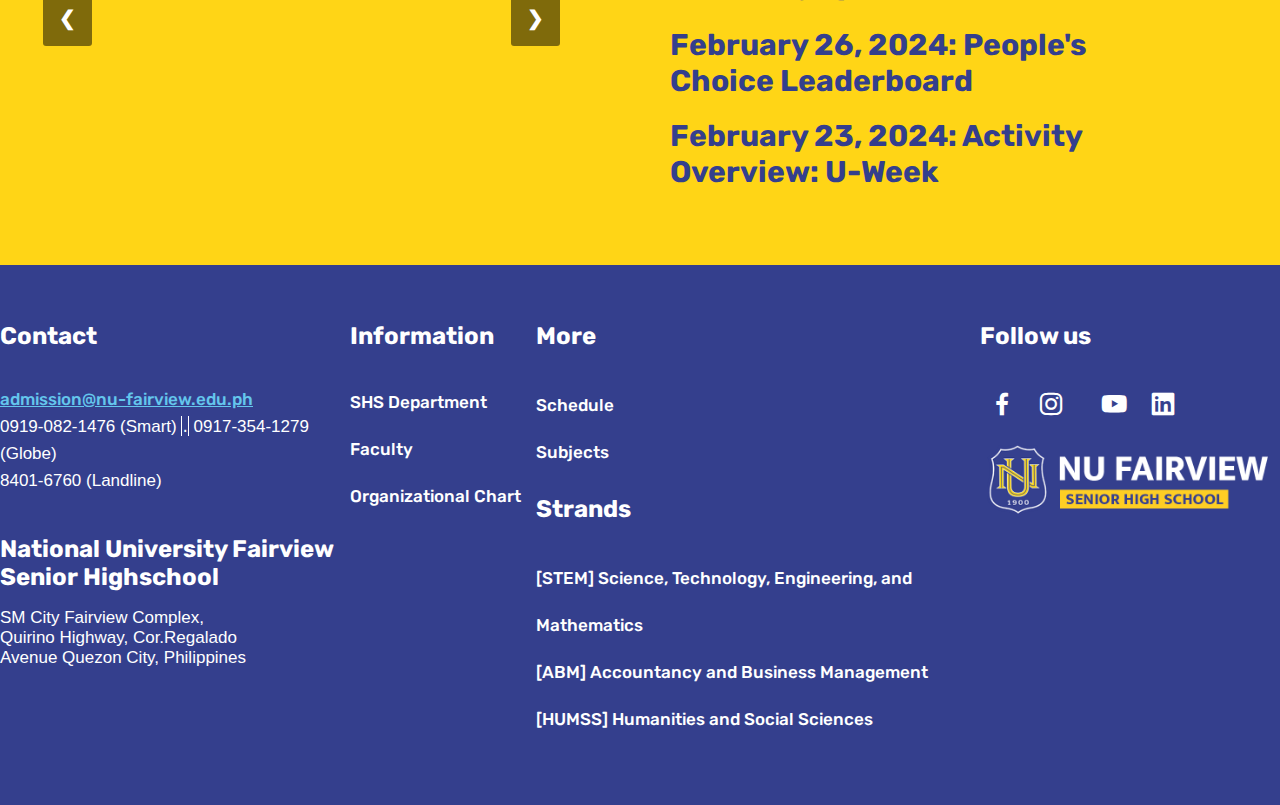
==== commit 20c77834: "Update index.html" ====
--- a/index.html
+++ b/index.html
@@ -12,13 +12,14 @@
     <link href="https://fonts.googleapis.com/css2?family=Rubik:ital,wght@0,300..900;1,300..900&display=swap" rel="stylesheet">
     <link href="https://unpkg.com/boxicons@2.1.4/css/boxicons.min.css" rel="stylesheet">
     <link rel="stylesheet" href="https://cdnjs.cloudflare.com/ajax/libs/font-awesome/6.5.1/css/all.min.css" integrity="sha512-DTOQO9RWCH3ppGqcWaEA1BIZOC6xxalwEsw9c2QQeAIftl+Vegovlnee1c9QX4TctnWMn13TZye+giMm8e2LwA==" crossorigin="anonymous" referrerpolicy="no-referrer">
-    <script src="script.js"></script>
+    <script src="script.js">
+	</script>
 	<style>
 	@import url('https://fonts.googleapis.com/css2?family=DM+Sans:ital,opsz,wght@0,9..40,100..1000;1,9..40,100..1000&display=swap')
 	@import url('https://fonts.googleapis.com/css2?family=DM+Sans:ital,opsz,wght@0,9..40,100..1000;1,9..40,100..1000&family=Rubik:ital,wght@0,300..900;1,300..900&display=swap')
 	</style>
 </head>
-<body onload="showSlides(1)">
+<body onload="on_load()">
 <div id="fb-root"></div>
 <script async defer crossorigin="anonymous" src="https://connect.facebook.net/en_US/sdk.js#xfbml=1&version=v19.0" nonce="iSjd3Kb1"></script>
     <div class="navbar">
@@ -28,7 +29,7 @@
                 <div class="strand_drpdwn_content">
                     <a href="stem.html"> STEM </a>
                     <a href="abm.html"> ABM </a>
-                    <a href="humss.html"> HUMSS </a>
+                    <a href="humms.html"> HUMSS </a>
                 </div>
             </div>
 		<button class="navbutton"> <a href="##">Organization </a></button>
@@ -53,7 +54,10 @@
             </div>   
         </div>
     </section>
-
+<div class="tabs">
+	<button class="tablink" onclick="openMnV('Mission', this, 'gray')" id="defaultOpen">Mission</button>
+	<button class="tablink" onclick="openMnV('Vision', this, 'gray')">Vision</button>
+</div>
 <div id="Mission" class="tabcontent">
   <h1 class="missioncontentheader">Mission</h1>
 	<br>
@@ -83,11 +87,8 @@
 	</p> 
 	 
 </div>
-<div class="tabs">
-	<button class="tablink" onclick="openMnV('Mission', this, 'gray')" id="defaultOpen">Mission</button>
-	<button class="tablink" onclick="openMnV('Vision', this, 'gray')">Vision</button>
-</div>
-	<br><br><br><br><br><br><br>
+
+	<br><br><br><br>
 
     <main class="strand_container">
         <div class="pick_strand">
@@ -138,24 +139,31 @@
             </div>
             </a>
         </div>
-    </main>
+	</main>
+	<br>
+	<br>
+	<br>
+
     <br>
 	<h1>Announcement | Events </h1>
     <section class="news_container">
  
         <div class="slideshow-container">
             <div class="slide">
-               <iframe src="https://www.facebook.com/plugins/post.php?href=https%3A%2F%2Fwww.facebook.com%2Fnufvsg%2Fposts%2Fpfbid02F3N8sv95HcfV4muRUSv8HB2QDb7YQB9cR2JXiuPqSzTrrndzVwz4b5KYCrhZJr6Bl&width=1200&show_text=true&height=558&appId" width="1200" height="500" style="border:none;overflow:hidden;padding-left: 200px;" scrolling="no" frameborder="0" allowfullscreen="true" allow="autoplay; clipboard-write; encrypted-media; picture-in-picture; web-share"></iframe>
-            </div>
-            <div class="slide">
-               <iframe src="https://www.facebook.com/plugins/post.php?href=https%3A%2F%2Fwww.facebook.com%2Fnufvsg%2Fposts%2Fpfbid0CRM1V2SxRr4NGVRs8Z7DRdbViUk2uEVr6LRceyVFabZs4jKaUP1RFiadwFwNg9bAl&show_text=true&width=500" width="1000" height="500" style="border:none;overflow:hidden;padding-left: 160px;" scrolling="no" frameborder="0" allowfullscreen="true" allow="autoplay; clipboard-write; encrypted-media; picture-in-picture; web-share"></iframe>
-            </div>
-            <div class="slide">
-                <iframe src="https://www.facebook.com/plugins/post.php?href=https%3A%2F%2Fwww.facebook.com%2Fnufvsg%2Fposts%2Fpfbid02zjuw1S2cteEsRvSKaPJNxmCDW6STiBg3P2uqqT1FjNCN8e3ovbEpJtsio1VEstKZl&show_text=true&width=500" width="1000" height="500" style="border:none;overflow:hidden;padding-left: 350px" scrolling="no" frameborder="0" allowfullscreen="true" allow="autoplay; clipboard-write; encrypted-media; picture-in-picture; web-share"></iframe>
+               <iframe src="https://www.facebook.com/plugins/post.php?href=https%3A%2F%2Fwww.facebook.com%2Fnufvsg%2Fposts%2Fpfbid02F3N8sv95HcfV4muRUSv8HB2QDb7YQB9cR2JXiuPqSzTrrndzVwz4b5KYCrhZJr6Bl&width=1200&show_text=true&height=1000&appId" width="1000" height="500" style="border:none;overflow:hidden;padding-left: 200px;" scrolling="no" frameborder="0" allowfullscreen="true" allow="autoplay; clipboard-write; encrypted-media; picture-in-picture; web-share"></iframe>
+            </div>
+            <div class="slide">
+               <iframe src="https://www.facebook.com/plugins/post.php?href=https%3A%2F%2Fwww.facebook.com%2Fnufvsg%2Fposts%2Fpfbid0CRM1V2SxRr4NGVRs8Z7DRdbViUk2uEVr6LRceyVFabZs4jKaUP1RFiadwFwNg9bAl&show_text=true&width=1000" width="1000" height="500" style="border:none;overflow:hidden;padding-left: 160px;" scrolling="no" frameborder="0" allowfullscreen="true" allow="autoplay; clipboard-write; encrypted-media; picture-in-picture; web-share"></iframe>
+            </div>
+            <div class="slide">
+                <iframe src="https://www.facebook.com/plugins/post.php?href=https%3A%2F%2Fwww.facebook.com%2FNUFairviewSHS%2Fposts%2Fpfbid0TDrAtNcoYHfXkRDVgssVa7nokkGjcnVvSdB9zW8UoFiWHJACUDLjqAsJk55R3ua3l&show_text=true&width=1000" width="1000" height="500" style="border:none;overflow:hidden;padding-left: 160px;" scrolling="no" frameborder="0" allowfullscreen="true" allow="autoplay; clipboard-write; encrypted-media; picture-in-picture; web-share"></iframe>
             </div>
             <div class="slide">
                 <iframe src="https://www.facebook.com/plugins/post.php?href=https%3A%2F%2Fwww.facebook.com%2Fnufvsg%2Fposts%2Fpfbid0sdRmdBJ1sTGsV45UPyq8pQ7CFBdaZTzUn3i9dsYSXqFt9ok4JsoeYcv9Ua7JX5Uul&show_text=true&width=1000" width="1000" height="500" style="border:none;overflow:hidden;padding-left: 200px" scrolling="no" frameborder="0" allowfullscreen="true" allow="autoplay; clipboard-write; encrypted-media; picture-in-picture; web-share"></iframe>
             </div>
+			<div class="slide">
+				<iframe src="https://www.facebook.com/plugins/post.php?href=https%3A%2F%2Fwww.facebook.com%2FNUFairviewSHS%2Fposts%2Fpfbid02R5M927KZmbaYTpA3gKggt3jsgvvp5mrVcYXG21DoxFvynHuz3qoQyN9aBcrkCQ4el&show_text=true&width=100" width="1000" height="500" style="border:none;overflow:hidden; padding-left: 160px;" scrolling="no" frameborder="0" allowfullscreen="true" allow="autoplay; clipboard-write; encrypted-media; picture-in-picture; web-share"></iframe>
+			</div>
         </div>
 
         <a class="prev" onclick="changeSlide(-1)">&#10094;</a>
--- a/style.css
+++ b/style.css
@@ -218,6 +218,9 @@
 }
 .strand_description p  {
     margin-top: 7px;
+	text-align: justify;
+	text-justify: inter-word;
+	text-indent: 50px;
 }
 
 
@@ -225,7 +228,7 @@
     display: flex;
     position: relative;
     flex-direction: row;
-    background-color: gold;
+    background-color: #ffd516;
     margin-top: 27px;
     width: auto;
     height: 55vh;
@@ -419,18 +422,19 @@
   display: none;
   padding: 50px;
   text-align: center;
-}
-
-#Mission {background-color:#2e3094;}
-#Vision {background-color:#fed41d;}
+  padding-top: 100px;
+}
+
+#Mission {background-color:#323e8f;}
+#Vision {background-color:#ffd516;}
 
 .visioncontent {
-	color: #2e3094;
+	color: #323e8f;
 	font-size:20px;
 	line-height: 2;
 }
 .visioncontentheader{
-	color:#2e3094;
+	color:#323e8f;
 	font-size:35px;
 }
 .missioncontentheader {
@@ -444,7 +448,7 @@
 }
 .navbar {
     overflow: hidden;
-    background-color: #343F8D;
+    background-color: #323e8f;
     z-index: 1;
 }
 
@@ -462,7 +466,7 @@
 .strand_drpdwn .strand_drpdwn_button{
     font-size: 17px;
     border:none;
-    background-color: #343F8D;
+    background-color: #323e8f;
     color: white;
     margin: 0px;
     padding: 25px 22px;
@@ -470,7 +474,7 @@
 }
 
 .strand_drpdwn_button:hover{
-    background-color:#28306d;
+    background-color:#323e8f;
 }
 
 .strand_drpdwn_content{
@@ -501,7 +505,7 @@
 }
 .navbutton{
 	padding: 25px 22px;
-	background-color: #343F8D;
+	background-color: #323e8f;
 	color: white;
 	font-size: 17px;
 	margin: 0px;
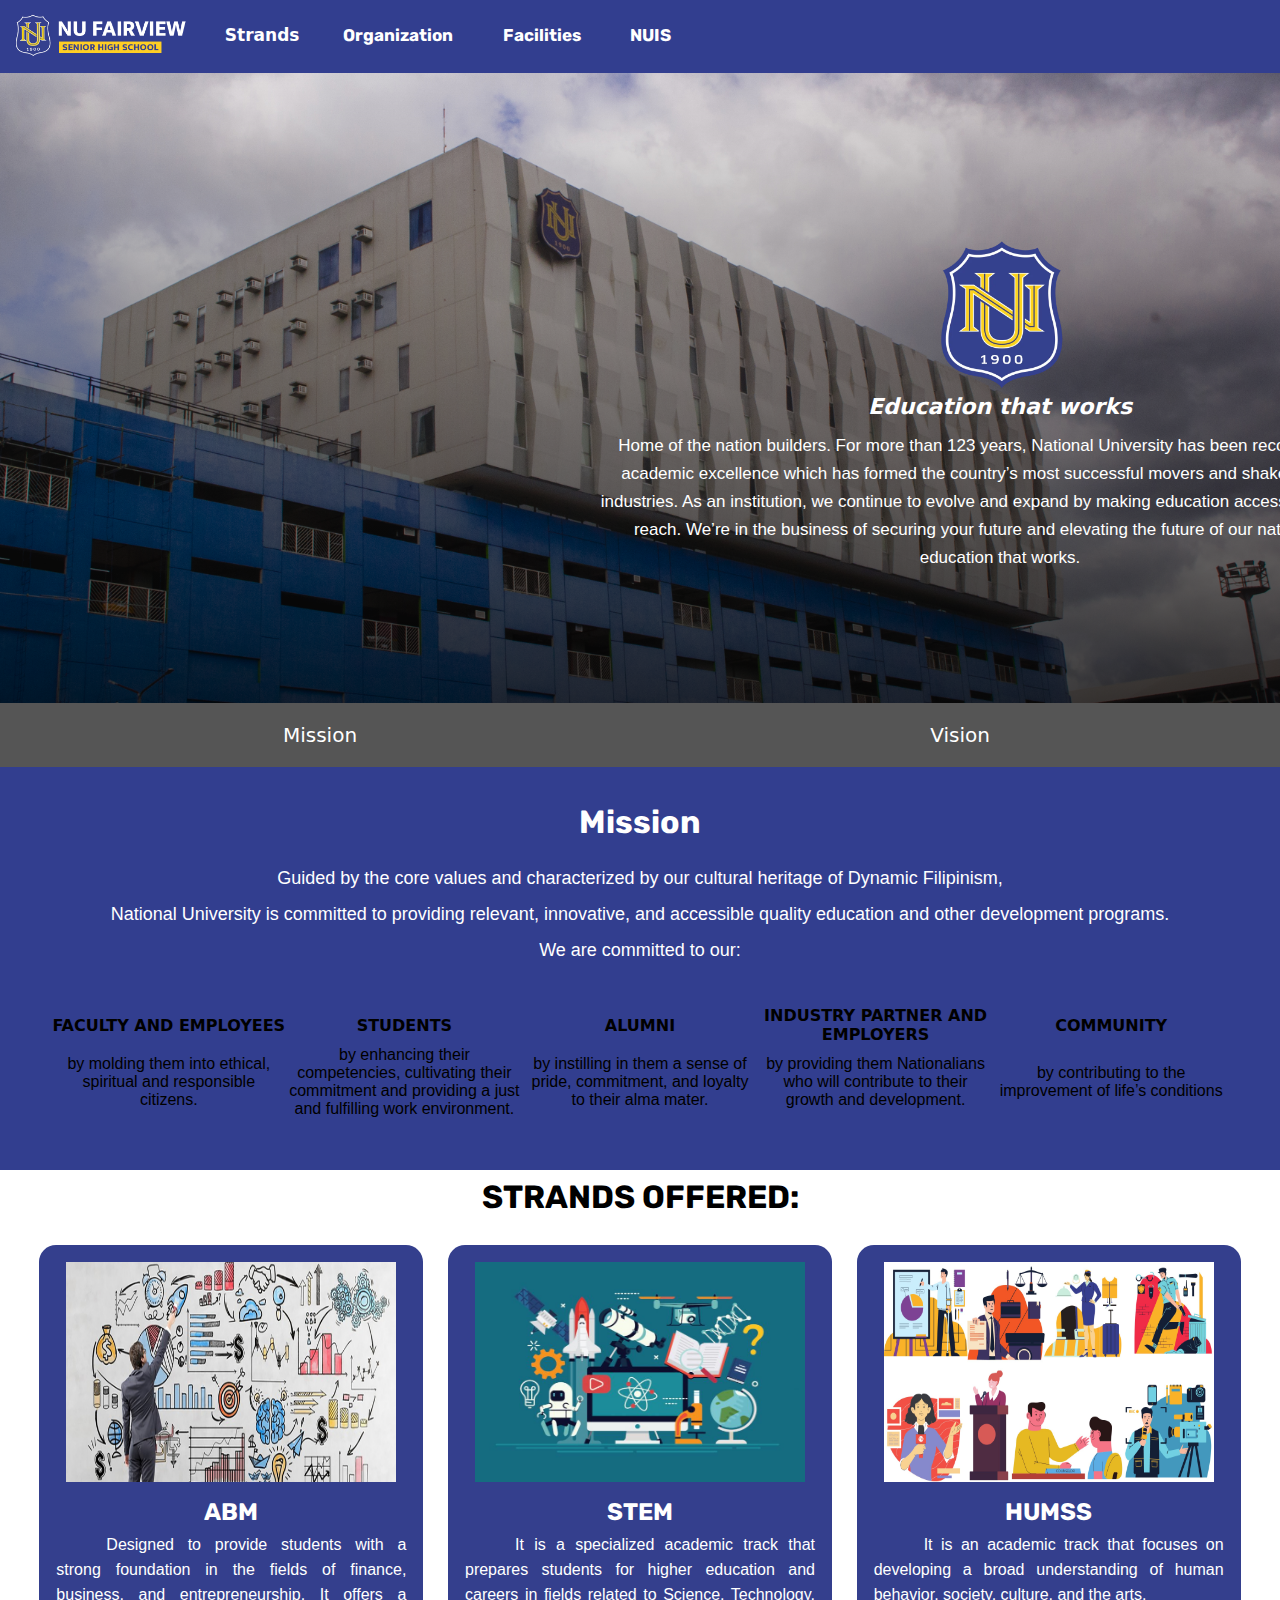
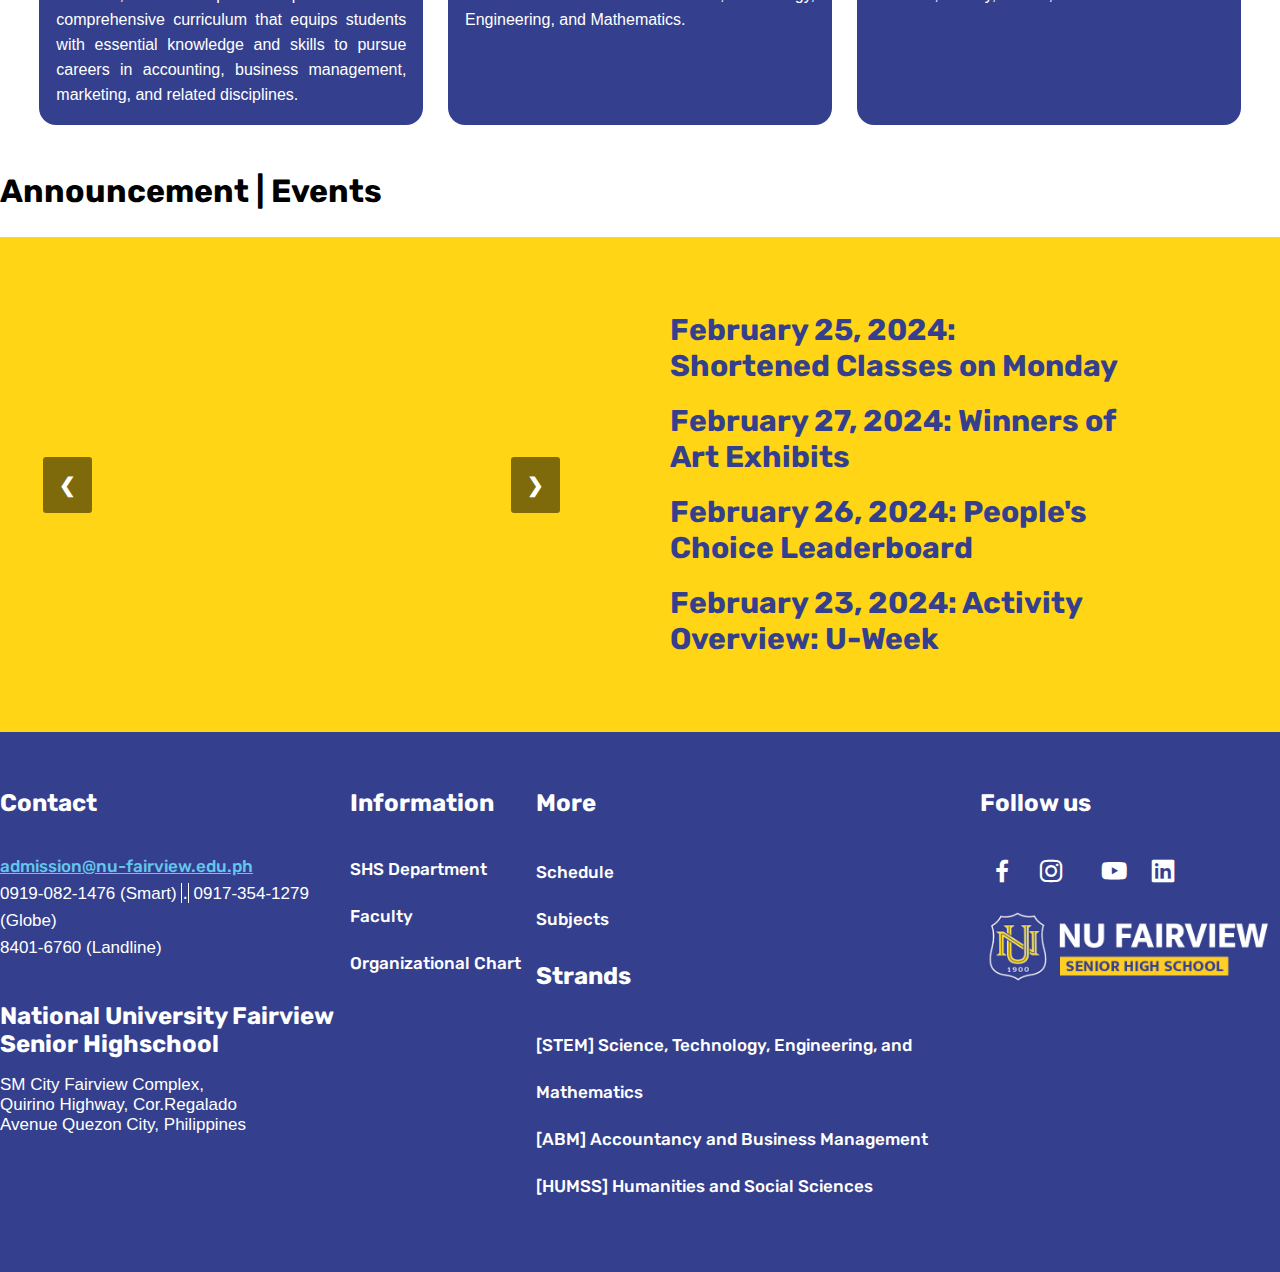
==== commit 34648f51: "Update index.html" ====
--- a/index.html
+++ b/index.html
@@ -55,28 +55,36 @@
         </div>
     </section>
 <div class="tabs">
-	<button class="tablink" onclick="openMnV('Mission', this, 'gray')" id="defaultOpen">Mission</button>
-	<button class="tablink" onclick="openMnV('Vision', this, 'gray')">Vision</button>
+	<button class="tablink" onclick="openMnV('Mission', this, '#323e8f')">Mission</button>
+	<button class="tablink" onclick="openMnV('Vision', this, '#ffd516')">Vision</button>
 </div>
 <div id="Mission" class="tabcontent">
   <h1 class="missioncontentheader">Mission</h1>
 	<br>
-  <p class="missioncontent">Guided by the core values and characterized by our cultural heritage of Dynamic Filipinism, National University is committed to providing relevant, innovative, and accessible quality education and other development programs.
+  <p class="missioncontent">Guided by the core values and characterized by our cultural heritage of Dynamic Filipinism, <br>National University is committed to providing relevant, innovative, and accessible quality education and other development programs.
 <br>
 
 We are committed to our:
 <br>
-<strong>STUDENTS</strong>, by molding them into ethical, spiritual and responsible citizens.
 <br>
-<strong>FACULTY and EMPLOYEES</strong>, by enhancing their competencies, cultivating their commitment and providing a just and fulfilling work environment.
-<br>
-<strong>ALUMNI</strong>, by instilling in them a sense of pride, commitment, and loyalty to their alma mater.
-<br>
-<strong>INDUSTRY PARTNERS and EMPLOYERS</strong>, by providing them Nationalians who will contribute to their growth and development.
-<br>
-<strong>COMMUNITY</strong>, by contributing to the improvement of life’s conditions
-
+<table style="width: 100%;">
+	<tr class="mission_header">
+		<th style="width: 200px;"> FACULTY AND EMPLOYEES</th>
+		<th style="width: 200px;"> STUDENTS </th>
+		<th style="width: 200px;"> ALUMNI </th>
+		<th style="width: 200px;"> INDUSTRY PARTNER AND EMPLOYERS </th>
+		<th style="width: 200px;"> COMMUNITY </th>
+	</tr>
+	<tr class="mission_description"> 
+		<td style="width: 200px;"><p> by molding them into ethical, spiritual and responsible citizens. </p></td>
+		<td style="width: 200px;"><p> by enhancing their competencies, cultivating their commitment and providing a just and fulfilling work environment. </p></td>
+		<td style="width: 200px;"><p> by instilling in them a sense of pride, commitment, and loyalty to their alma mater. </p></td>
+		<td style="width: 200px;"><p> by providing them Nationalians who will contribute to their growth and development. </p></td>
+		<td style="width: 200px;"><p> by contributing to the improvement of life’s conditions </p></td>
+	</tr>
+	</table>
 </p>
+	
 </div>
 
 <div id="Vision" class="tabcontent">
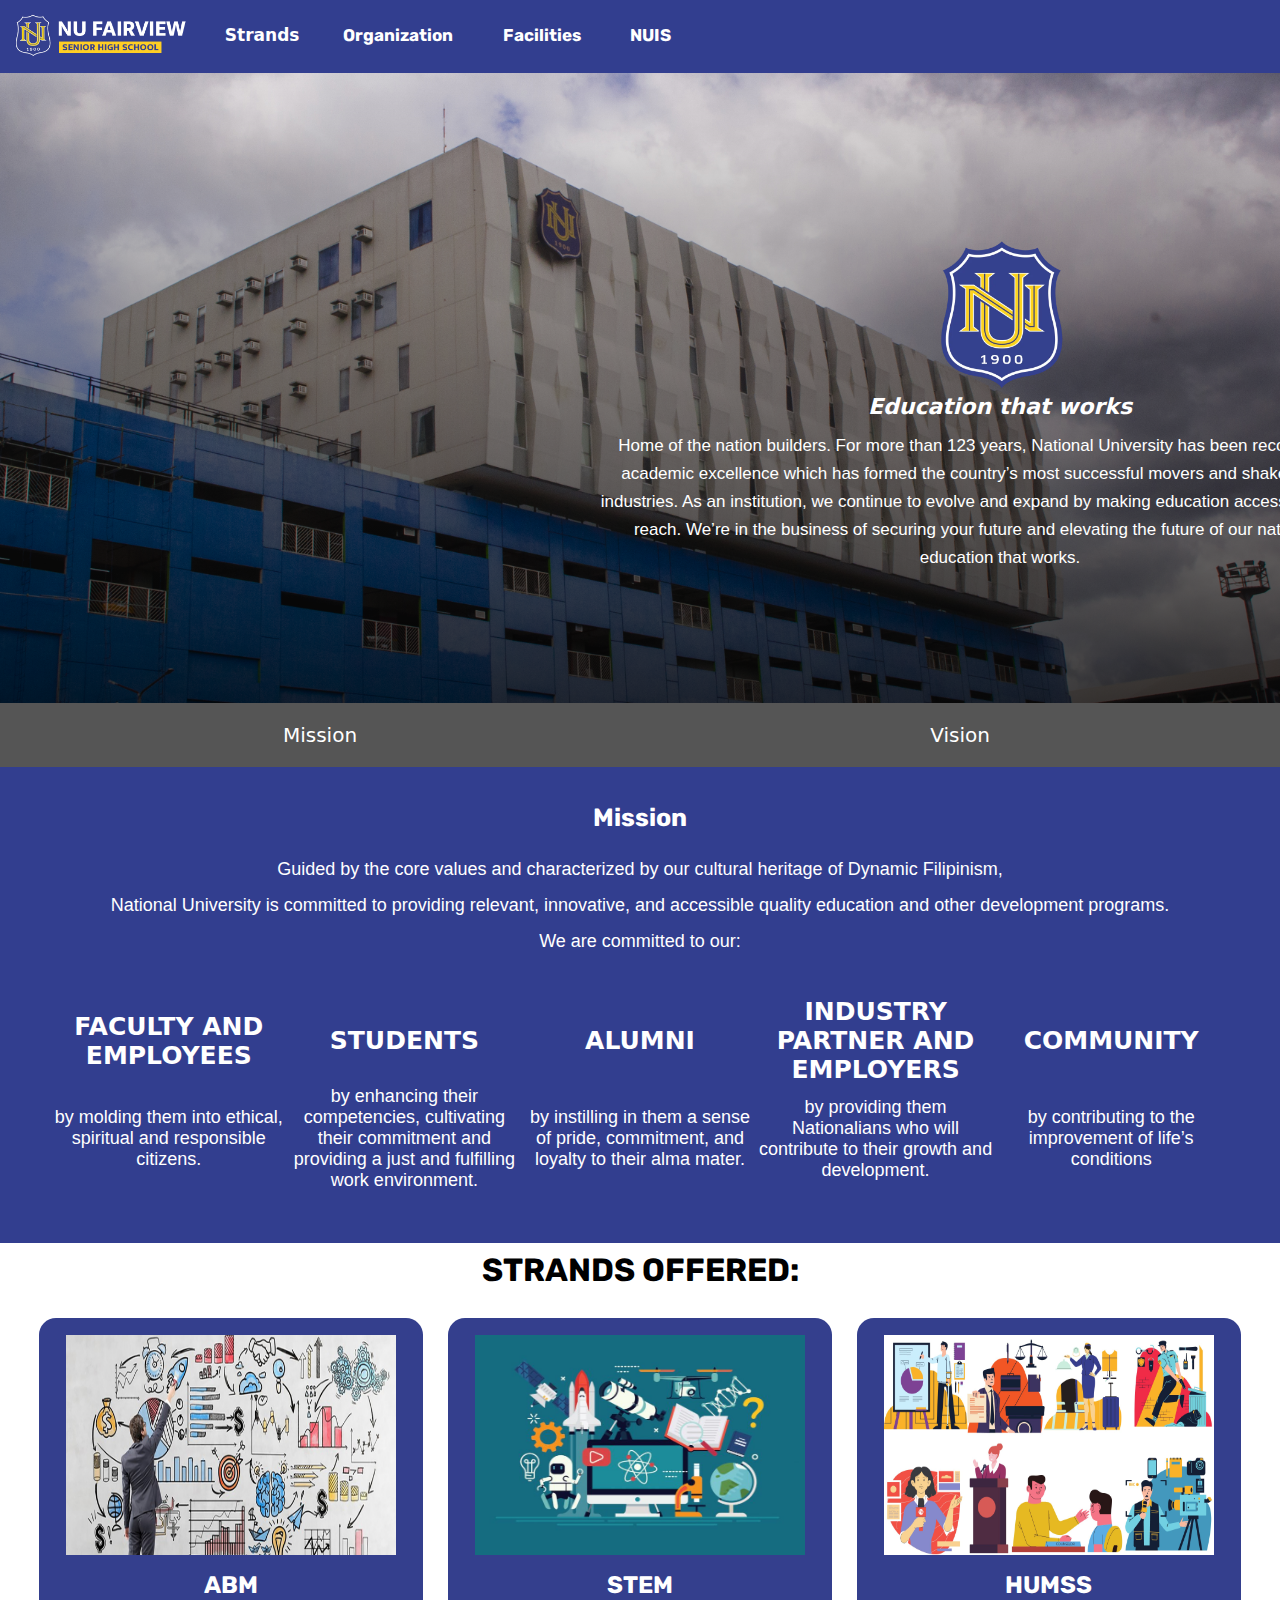
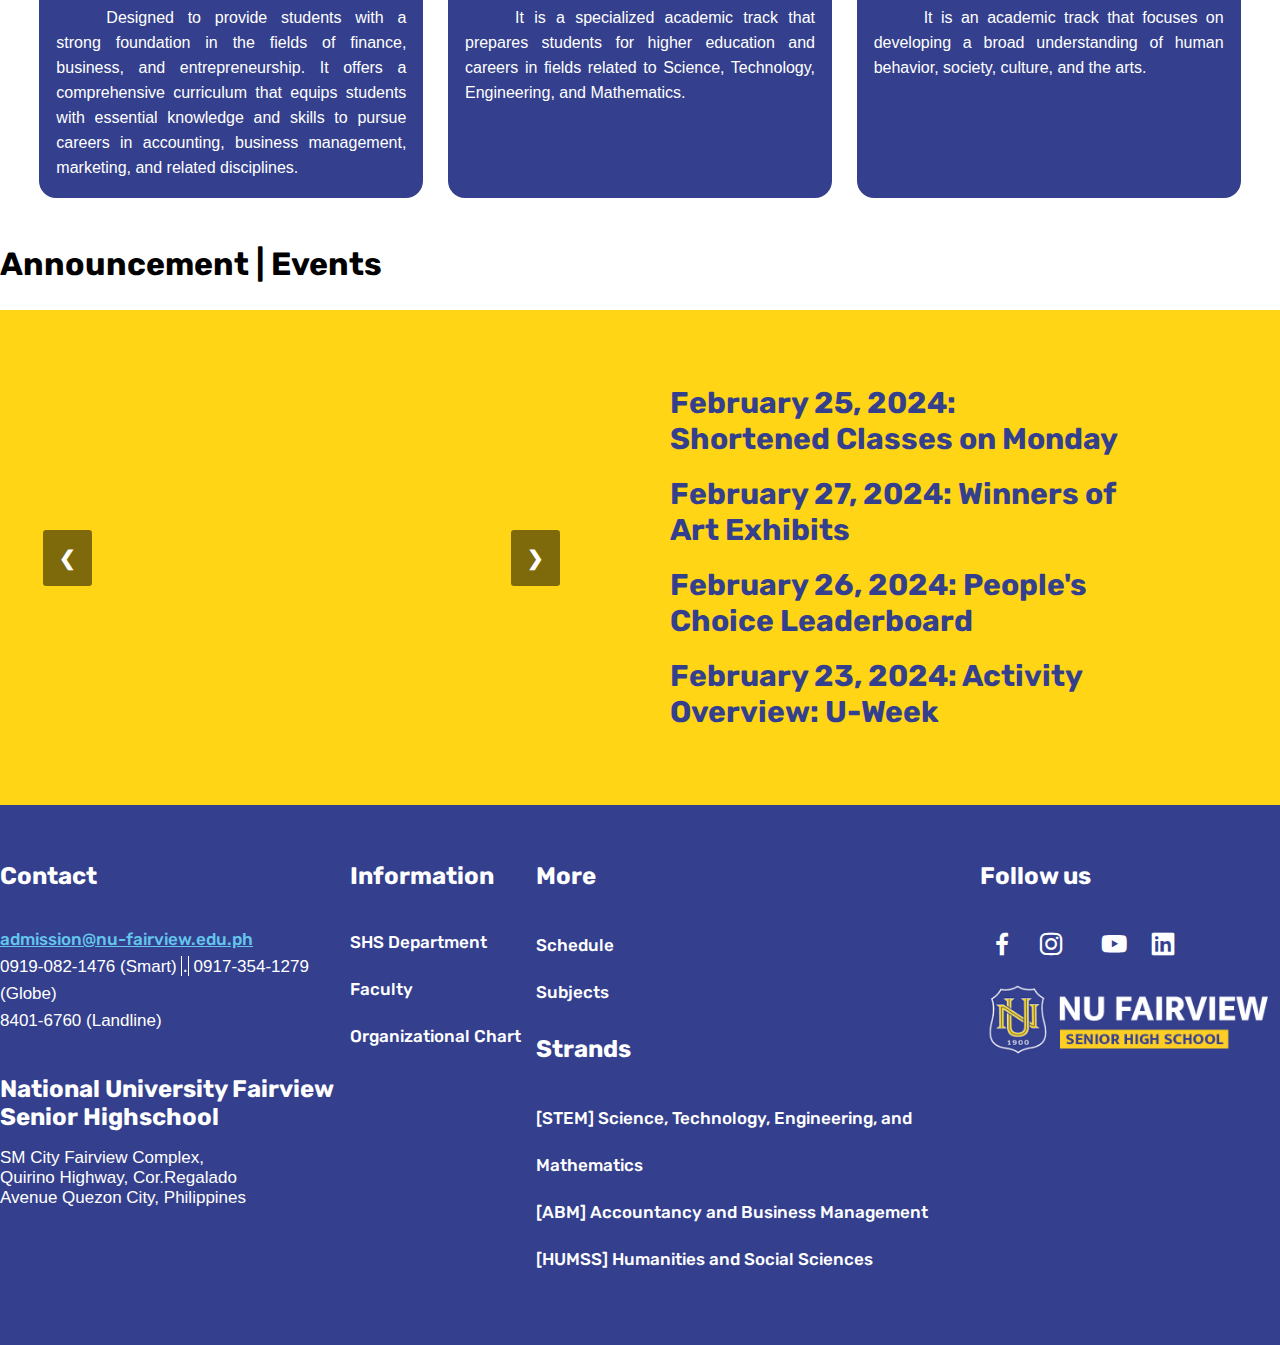
==== commit 650efb9c: "Update index.html" ====
--- a/index.html
+++ b/index.html
@@ -34,7 +34,7 @@
             </div>
 		<button class="navbutton"> <a href="##">Organization </a></button>
 		<button class="navbutton"> <a href="facilities.html"> Facilities </a></button>
-		<button class="navbutton"> <a href="https://onlineapp.nu-fairview.edu.ph/projectnuis/login.php?reason=timeout"> NUIS </a></button>
+		<button class="navbutton"> <a href="https://onlineapp.nu-fairview.edu.ph/projectnuis/login.php?reason=timeout" target="_blank"> NUIS </a></button>
     </div>
     <section class="Img_description">
         <div class="NU_front">
--- a/style.css
+++ b/style.css
@@ -86,6 +86,14 @@
     width: 100%;
     height: 70vh;
     background: linear-gradient(to top, rgba(0, 0, 0, 0.733), rgba(0, 0, 0, 0));
+}
+.fade_1 {
+	position: absolute;
+	top: 819px;
+    left: 0;
+    width: 100%;
+    height: 36.3vh;
+    background: rgba(0, 0, 0, 0.05);
 }
 .Nu_descri {
     display: block;
@@ -414,7 +422,6 @@
   font-size: 20px;
   width: 50%;
 }
-
 .tablink:hover {
   background-color: #777;
 }
@@ -439,11 +446,22 @@
 }
 .missioncontentheader {
 	color: white;
-	font-color: 25px;
+	font-size: 25px;
 }
 .missioncontent{
 	color:white;
 	line-height: 2;
+	font-size: 18px;
+}
+.mission_header th {
+	color: white;
+	font-size: 25px;
+}
+.mission_table tr {
+	width: 200px;
+}
+.mission_description {
+	color: white;
 	font-size: 18px;
 }
 .navbar {
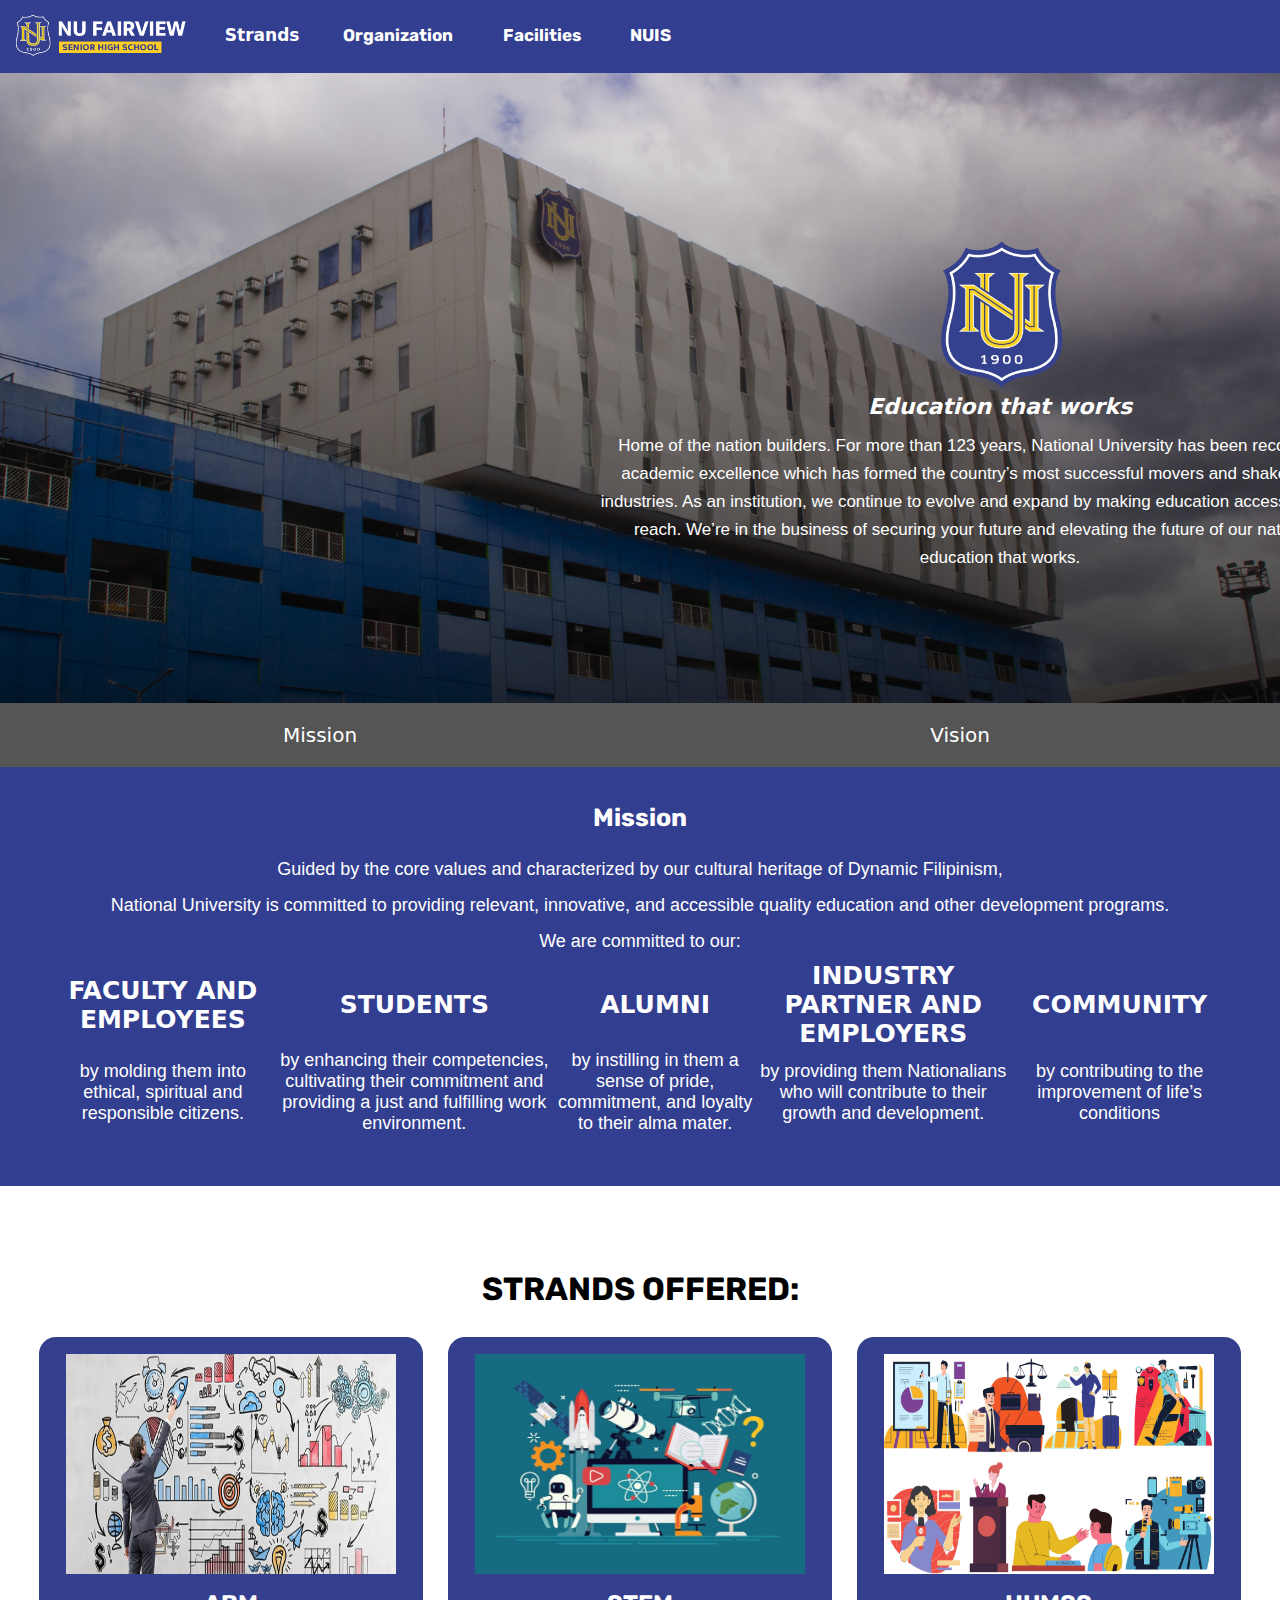
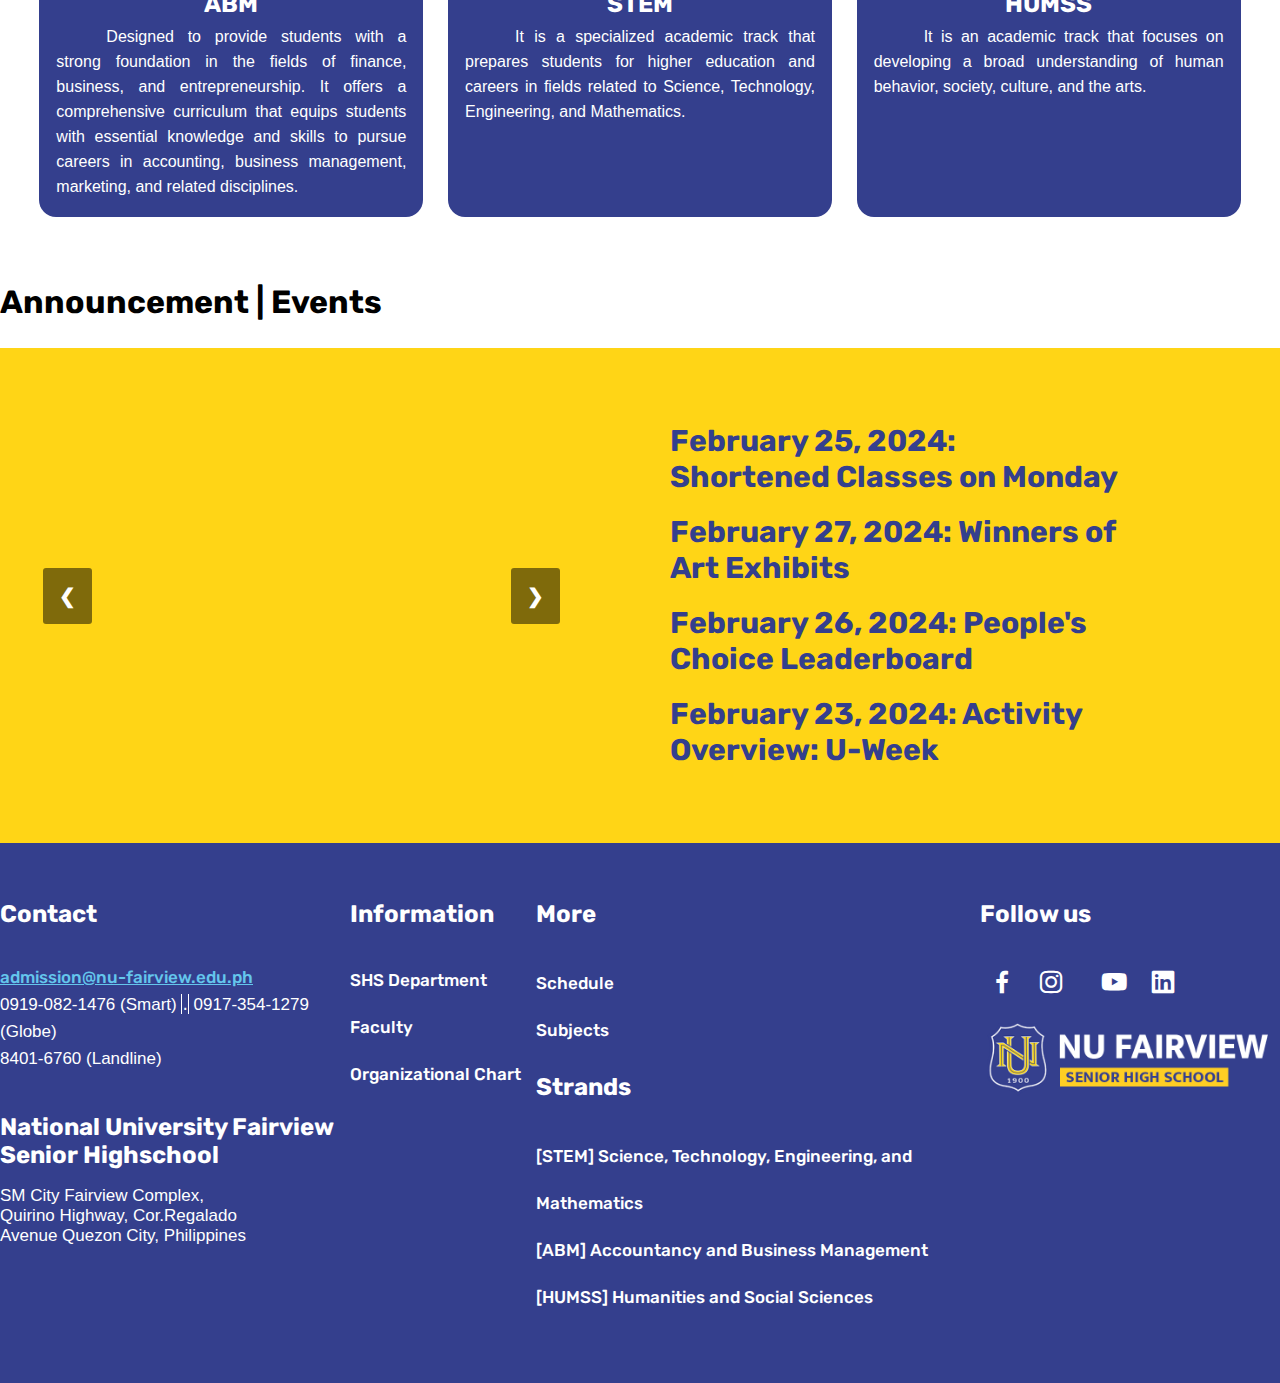
==== commit f4436910: "Update index.html" ====
--- a/index.html
+++ b/index.html
@@ -65,22 +65,20 @@
 <br>
 
 We are committed to our:
-<br>
-<br>
-<table style="width: 100%;">
+<table class="mnvtable">
 	<tr class="mission_header">
-		<th style="width: 200px;"> FACULTY AND EMPLOYEES</th>
-		<th style="width: 200px;"> STUDENTS </th>
-		<th style="width: 200px;"> ALUMNI </th>
-		<th style="width: 200px;"> INDUSTRY PARTNER AND EMPLOYERS </th>
-		<th style="width: 200px;"> COMMUNITY </th>
+		<th class="table_cell"> FACULTY AND EMPLOYEES</th>
+		<th class="table_cell"> STUDENTS </th>
+		<th class="table_cell"> ALUMNI </th>
+		<th class="table_cell"> INDUSTRY PARTNER AND EMPLOYERS </th>
+		<th class="table_cell"> COMMUNITY </th>
 	</tr>
 	<tr class="mission_description"> 
-		<td style="width: 200px;"><p> by molding them into ethical, spiritual and responsible citizens. </p></td>
-		<td style="width: 200px;"><p> by enhancing their competencies, cultivating their commitment and providing a just and fulfilling work environment. </p></td>
-		<td style="width: 200px;"><p> by instilling in them a sense of pride, commitment, and loyalty to their alma mater. </p></td>
-		<td style="width: 200px;"><p> by providing them Nationalians who will contribute to their growth and development. </p></td>
-		<td style="width: 200px;"><p> by contributing to the improvement of life’s conditions </p></td>
+		<td class="table_cell"><p> by molding them into ethical, spiritual and responsible citizens. </p></td>
+		<td class="table_cell"><p> by enhancing their competencies, cultivating their commitment and providing a just and fulfilling work environment. </p></td>
+		<td class="table_cell"><p> by instilling in them a sense of pride, commitment, and loyalty to their alma mater. </p></td>
+		<td class="table_cell"><p> by providing them Nationalians who will contribute to their growth and development. </p></td>
+		<td class="table_cell"><p> by contributing to the improvement of life’s conditions </p></td>
 	</tr>
 	</table>
 </p>
@@ -96,15 +94,15 @@
 	 
 </div>
 
-	<br><br><br><br>
+	<br><br><br><br><br><br><br><br>
 
     <main class="strand_container">
         <div class="pick_strand">
-            <h1>
+            <h1 class="strandtitle">
                 STRANDS OFFERED:
             </h1>
         </div>
-
+	
         <!-- abm -->
         <div class="theStrands">
             <a href="abm.html">
@@ -151,9 +149,11 @@
 	<br>
 	<br>
 	<br>
-
+	<br>
     <br>
-	<h1>Announcement | Events </h1>
+	<div class="AnE">
+	<h1 class="AnEtitle">Announcement | Events </h1>
+	</div>
     <section class="news_container">
  
         <div class="slideshow-container">
@@ -180,25 +180,25 @@
         <aside class="links_container">
             <ul class="linksNews">
                 <li>
-                    <a href="https://www.facebook.com/nufvsg/posts/122138229896046373?ref=embed_post" class="newslink">
+                    <a href="https://www.facebook.com/nufvsg/posts/122138229896046373?ref=embed_post" class="newslink" target="_blank">
                         February 25, 2024: Shortened Classes on Monday
                     </a>
                 </li>
                 <br>
                 <li>
-                    <a href="https://www.facebook.com/photo/?fbid=122138560046046373&set=a.122104895510046373">
+                    <a href="https://www.facebook.com/photo/?fbid=122138560046046373&set=a.122104895510046373" target="_blank">
                         February 27, 2024: Winners of Art Exhibits
                     </a>
                 </li>
                 <br>
                 <li>
-                    <a href="https://www.facebook.com/nufvsg/posts/122138440994046373?ref=embed_post">
+                    <a href="https://www.facebook.com/nufvsg/posts/122138440994046373?ref=embed_post" target="_blank">
                         February 26, 2024: People's Choice Leaderboard
                     </a>
                 </li>
                 <br>
                 <li>
-                    <a href="https://www.facebook.com/nufvsg/posts/122138074136046373?ref=embed_post">
+                    <a href="https://www.facebook.com/nufvsg/posts/122138074136046373?ref=embed_post" target="_blank">
                         February 23, 2024: Activity Overview: U-Week
                     </a>
                 </li>
